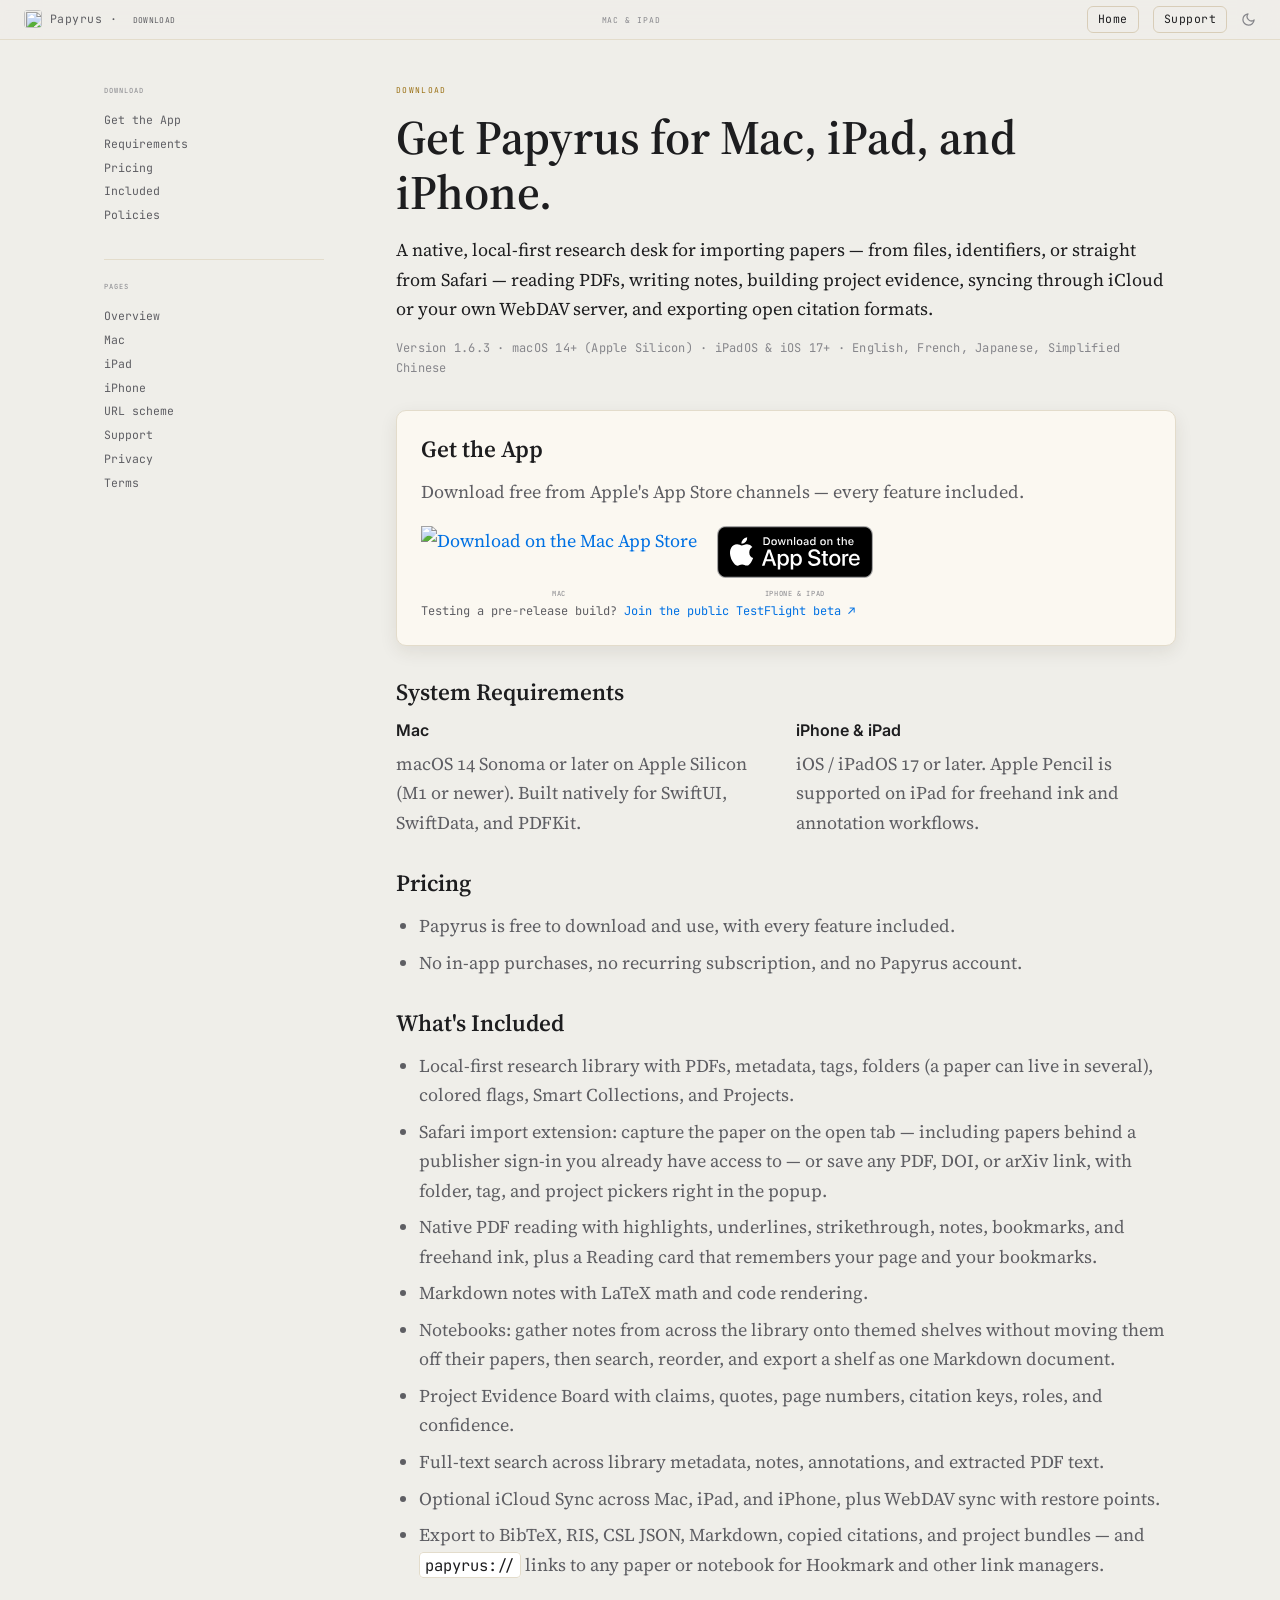
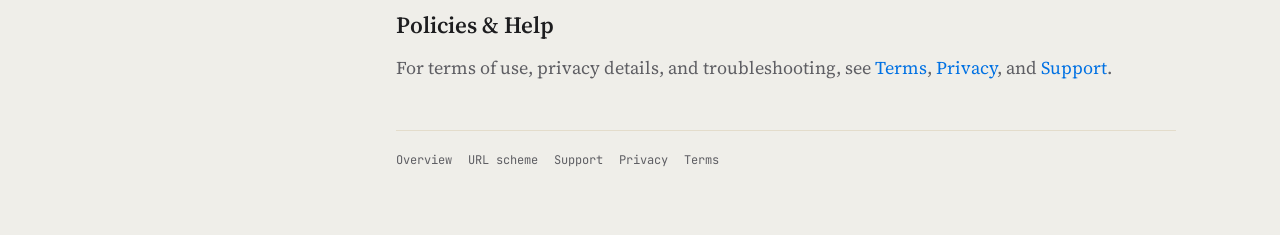
==== download.html @ 7f25bdd3 "Site: 1.6.3 — four interface languages, OCR metadata recovery, split-view reading" ====
<!doctype html>
<html lang="en">
<head>
  <meta charset="utf-8">
  <meta name="viewport" content="width=device-width, initial-scale=1">
  <title>Download — Papyrus</title>
  <meta name="description" content="Download Papyrus for Mac and iPad. Local-first reading, notes, evidence, citation export, Safari paper import, and optional iCloud or WebDAV sync.">
  <meta name="theme-color" content="#efeee9">
  <meta property="og:title" content="Download Papyrus">
  <meta property="og:description" content="Get Papyrus for Mac, iPad, and iPhone — free, local-first, every feature included.">
  <meta property="og:type" content="website">
  <link rel="icon" href="assets/icon.svg" type="image/svg+xml">
  <link rel="stylesheet" href="assets/styles.css">
</head>
<body>
<script>(function(){var t=localStorage.getItem('pp-theme');if(t)document.documentElement.setAttribute('data-theme',t);document.documentElement.classList.add('js');})();</script>

<header class="runhead">
  <span class="runhead__left"><img src="assets/icon.svg" alt=""><span class="hide-xs">Papyrus&nbsp;·&nbsp;</span><span class="sc">Download</span></span>
  <span class="runhead__sec">Mac &amp; iPad</span>
  <span class="runhead__right">
    <a class="runhead__get" href="index.html">Home</a>
    <a class="runhead__get" href="support.html">Support</a>
    <button class="runhead__theme" id="themeToggle" aria-label="Toggle light or dark">
      <svg class="icon-moon" viewBox="0 0 24 24" fill="none" stroke="currentColor" stroke-width="2" stroke-linecap="round" stroke-linejoin="round"><path d="M21 12.79A9 9 0 1 1 11.21 3 7 7 0 0 0 21 12.79z"/></svg>
      <svg class="icon-sun" viewBox="0 0 24 24" fill="none" stroke="currentColor" stroke-width="2" stroke-linecap="round" stroke-linejoin="round"><circle cx="12" cy="12" r="4"/><path d="M12 2v2M12 20v2M4.93 4.93l1.41 1.41M17.66 17.66l1.41 1.41M2 12h2M20 12h2M4.93 19.07l1.41-1.41M17.66 6.34l1.41-1.41"/></svg>
    </button>
  </span>
</header>

<main class="doc-page">
  <aside class="doc-margin" aria-label="Document navigation">
    <nav class="doc-toc" aria-label="Download sections">
      <div class="toc__head">Download</div>
      <a href="#get">Get the App</a>
      <a href="#requirements">Requirements</a>
      <a href="#pricing">Pricing</a>
      <a href="#included">Included</a>
      <a href="#links">Policies</a>
    </nav>
    <nav class="doc-toc doc-toc--secondary" aria-label="Related pages">
      <div class="toc__head">Pages</div>
      <a href="index.html">Overview</a>
      <a href="mac.html">Mac</a>
      <a href="ipad.html">iPad</a>
      <a href="iphone.html">iPhone</a>
      <a href="url-scheme.html">URL scheme</a>
      <a href="support.html">Support</a>
      <a href="privacy.html">Privacy</a>
      <a href="terms.html">Terms</a>
    </nav>
  </aside>

  <article class="doc-body">
    <div class="doc-titleblock">
      <div class="doc-kicker">Download</div>
      <h1>Get Papyrus for Mac, iPad, and iPhone.</h1>
      <p>A native, local-first research desk for importing papers — from files, identifiers, or straight from Safari — reading PDFs, writing notes, building project evidence, syncing through iCloud or your own WebDAV server, and exporting open citation formats.</p>
      <div class="doc-meta">Version 1.6.3 · macOS 14+ (Apple Silicon) · iPadOS &amp; iOS 17+ · English, French, Japanese, Simplified Chinese</div>
    </div>

    <section class="doc-card" id="get">
      <h2>Get the App</h2>
      <p>Download free from Apple's App Store channels — every feature included.</p>
      <div class="store-row doc-store-row">
        <a class="store-badge" href="https://apps.apple.com/us/app/papyrus-papers/id6766133716?mt=12&amp;uo=4" target="_blank" rel="noopener" aria-label="Download Papyrus on the Mac App Store">
          <img class="app-store-badge__black" src="assets/app-store-badge-black.svg" alt="Download on the Mac App Store">
          <img class="app-store-badge__white" src="assets/app-store-badge-white.svg" alt="" aria-hidden="true">
          <span class="badge-note">Mac</span>
        </a>
        <a class="store-badge" href="https://apps.apple.com/app/id6766133716" target="_blank" rel="noopener" aria-label="Download Papyrus for iPad on the App Store">
          <img class="app-store-badge__black" src="assets/badge-appstore-black.svg" alt="Download on the App Store">
          <img class="app-store-badge__white" src="assets/badge-appstore-white.svg" alt="" aria-hidden="true">
          <span class="badge-note">iPhone &amp; iPad</span>
        </a>
      </div>
      <p class="testflight-line">Testing a pre-release build? <a href="https://testflight.apple.com/join/kWP3kCGs" target="_blank" rel="noopener">Join the public TestFlight beta ↗</a></p>
    </section>

    <section class="doc-section" id="requirements">
      <h2>System Requirements</h2>
      <div class="doc-grid">
        <div>
          <h3>Mac</h3>
          <p>macOS 14 Sonoma or later on Apple Silicon (M1 or newer). Built natively for SwiftUI, SwiftData, and PDFKit.</p>
        </div>
        <div>
          <h3>iPhone &amp; iPad</h3>
          <p>iOS / iPadOS 17 or later. Apple Pencil is supported on iPad for freehand ink and annotation workflows.</p>
        </div>
      </div>
    </section>

    <section class="doc-section" id="pricing">
      <h2>Pricing</h2>
      <ul>
        <li>Papyrus is free to download and use, with every feature included.</li>
        <li>No in-app purchases, no recurring subscription, and no Papyrus account.</li>
      </ul>
    </section>

    <section class="doc-section" id="included">
      <h2>What's Included</h2>
      <ul>
        <li>Local-first research library with PDFs, metadata, tags, folders (a paper can live in several), colored flags, Smart Collections, and Projects.</li>
        <li>Safari import extension: capture the paper on the open tab — including papers behind a publisher sign-in you already have access to — or save any PDF, DOI, or arXiv link, with folder, tag, and project pickers right in the popup.</li>
        <li>Native PDF reading with highlights, underlines, strikethrough, notes, bookmarks, and freehand ink, plus a Reading card that remembers your page and your bookmarks.</li>
        <li>Markdown notes with LaTeX math and code rendering.</li>
        <li>Notebooks: gather notes from across the library onto themed shelves without moving them off their papers, then search, reorder, and export a shelf as one Markdown document.</li>
        <li>Project Evidence Board with claims, quotes, page numbers, citation keys, roles, and confidence.</li>
        <li>Full-text search across library metadata, notes, annotations, and extracted PDF text.</li>
        <li>Optional iCloud Sync across Mac, iPad, and iPhone, plus WebDAV sync with restore points.</li>
        <li>Export to BibTeX, RIS, CSL JSON, Markdown, copied citations, and project bundles — and <code>papyrus://</code> links to any paper or notebook for Hookmark and other link managers.</li>
      </ul>
    </section>

    <section class="doc-section" id="links">
      <h2>Policies &amp; Help</h2>
      <p>For terms of use, privacy details, and troubleshooting, see <a href="terms.html">Terms</a>, <a href="privacy.html">Privacy</a>, and <a href="support.html">Support</a>.</p>
    </section>

    <footer class="doc-footer">
      <a href="index.html">Overview</a>
      <a href="url-scheme.html">URL scheme</a>
      <a href="support.html">Support</a>
      <a href="privacy.html">Privacy</a>
      <a href="terms.html">Terms</a>
    </footer>
  </article>
</main>

<script src="assets/site.js"></script>
</body>
</html>
---- assets/styles.css ----
/* ============================================================
   Papyrus — "The Preprint"
   The marketing page set as a typeset journal article ABOUT the app:
   running-head rail, a measure + margin-apparatus manuscript grid,
   numbered sections, figure plates, Table 1, a footnote apparatus,
   an accumulating margin .bib ledger, and an Availability colophon.
   No nav bar, no hero, no marketing bands. Tokens live in tokens.css.
   ============================================================ */

@import url("tokens.css");
@import url("https://fonts.googleapis.com/css2?family=Source+Serif+4:ital,opsz,wght@0,8..60,400;0,8..60,600;1,8..60,400;1,8..60,600&family=Inter:wght@400;500;600&family=JetBrains+Mono:wght@400;500&display=swap");

/* ---------------- Reset / base ---------------- */
*, *::before, *::after { box-sizing: border-box; }
html { -webkit-text-size-adjust: 100%; scroll-behavior: smooth; }
@media (prefers-reduced-motion: reduce) { html { scroll-behavior: auto; } }

body {
  margin: 0;
  font-family: var(--pp-serif);
  font-size: 1.125rem;           /* 18px serif reading body */
  line-height: 1.64;
  color: var(--pp-ink);
  background: var(--pp-desk);
  -webkit-font-smoothing: antialiased;
  -moz-osx-font-smoothing: grayscale;
  text-rendering: optimizeLegibility;
  font-feature-settings: "onum" 1, "kern" 1;
  padding-top: 40px;             /* clears the fixed running-head rail */
}
img { max-width: 100%; display: block; }
a { color: var(--pp-blue); text-decoration: none; }
a:hover { text-decoration: underline; text-underline-offset: 2px; }
::selection { background: rgba(200,146,42,0.20); }
.sr-only { position:absolute; width:1px; height:1px; padding:0; margin:-1px; overflow:hidden; clip:rect(0,0,0,0); white-space:nowrap; border:0; }
.mono { font-family: var(--pp-mono); }
.sc { font-variant-caps: all-small-caps; letter-spacing: .03em; }

/* ---------------- Running-head rail (replaces the nav bar) ---------------- */
.runhead {
  position: fixed; top: 0; left: 0; right: 0; z-index: 50; height: 40px;
  display: flex; align-items: center; justify-content: space-between; gap: var(--pp-s4);
  padding: 0 var(--pp-s6);
  background: var(--pp-nav-bg);
  -webkit-backdrop-filter: var(--pp-nav-blur); backdrop-filter: var(--pp-nav-blur);
  border-bottom: 0.5px solid var(--pp-hairline);
  font-family: var(--pp-mono); font-size: 11.5px; color: var(--pp-ink-3); letter-spacing: .04em;
}
.runhead__left { display: flex; align-items: center; gap: 8px; color: var(--pp-ink-2); }
.runhead__left img { width: 18px; height: 18px; border-radius: 4px; }
.runhead__sec { font-variant-caps: all-small-caps; letter-spacing: .08em; color: var(--pp-ink-3); }
.runhead__right { display: flex; align-items: center; gap: 14px; }
.runhead__get { color: var(--pp-ink); border: 0.5px solid var(--pp-hairline-2); border-radius: 6px; padding: 3px 10px; }
.runhead__get:hover { background: var(--pp-card); text-decoration: none; border-color: var(--pp-gold); }
.runhead__theme { background: transparent; border: none; color: var(--pp-ink-3); cursor: pointer; padding: 0; display: inline-flex; }
.runhead__theme svg { width: 15px; height: 15px; }
.icon-sun { display: none; }
:root[data-theme="dark"] .icon-moon { display: none; }
:root[data-theme="dark"] .icon-sun { display: inline; }
@media (prefers-color-scheme: dark) {
  :root:not([data-theme="light"]) .icon-moon { display: none; }
  :root:not([data-theme="light"]) .icon-sun { display: inline; }
}

/* ---------------- The manuscript grid ---------------- */
.paper {
  max-width: 1520px; margin: 0 auto; padding: var(--pp-s10) var(--pp-s6) var(--pp-s16);
  display: grid; grid-template-columns: 230px minmax(0, 1040px); gap: 64px; align-items: start; justify-content: center;
}
.paper__margin { position: sticky; top: 64px; align-self: start; }
.paper__body { min-width: 0; }
.paper__body > * { grid-column: 1; }

/* ---------------- Margin apparatus: TOC + folio + ledger ---------------- */
.toc { font-family: var(--pp-mono); font-size: 11.5px; line-height: 1.9; }
.toc__head { font-variant-caps: all-small-caps; letter-spacing: .1em; color: var(--pp-ink-3); margin-bottom: 8px; font-size: 10.5px; }
.toc a { display: block; color: var(--pp-ink-2); padding: 1px 0; }
.toc a:hover { color: var(--pp-ink); text-decoration: none; }
.toc a.is-current { color: var(--pp-gold-deep); }
.toc a .n { color: var(--pp-ink-3); margin-right: 7px; }

.ledger-margin { margin-top: var(--pp-s8); border-top: 0.5px solid var(--pp-hairline); padding-top: var(--pp-s4); }
.ledger-margin__head { font-family: var(--pp-mono); font-size: 10.5px; font-variant-caps: all-small-caps; letter-spacing: .1em; color: var(--pp-ink-3); margin-bottom: 10px; }
.ledger-margin__item { font-family: var(--pp-mono); font-size: 10.5px; line-height: 1.4; margin-bottom: 9px; opacity: .45; transition: opacity var(--pp-dur) var(--pp-ease); border-left: 2px solid var(--pp-sec, var(--pp-gold)); padding-left: 8px; }
.ledger-margin__item.is-cited { opacity: 1; }
.ledger-margin__item .k { color: var(--pp-blue); display: block; }
.ledger-margin__item .pips { color: var(--pp-sec, var(--pp-gold)); letter-spacing: 1px; }
.ledger-margin__copy { font-family: var(--pp-mono); font-size: 10.5px; color: var(--pp-ink-2); background: var(--pp-card); border: 0.5px solid var(--pp-hairline-2); border-radius: 5px; padding: 4px 9px; cursor: pointer; margin-top: 6px; }
.ledger-margin__copy:hover { border-color: var(--pp-gold); color: var(--pp-ink); }

/* ---------------- Title block ---------------- */
.titleblock { margin-bottom: var(--pp-s8); }
.paper-title { font-family: var(--pp-serif); font-weight: var(--pp-w-semibold); font-size: clamp(2.1rem, 3.9vw, 3.05rem); line-height: 1.15; letter-spacing: 0; margin: 0 0 var(--pp-s4); }
.byline { font-variant-caps: all-small-caps; letter-spacing: .06em; color: var(--pp-ink-2); font-size: 1.05rem; }
.byline .sep { color: var(--pp-ink-3); margin: 0 8px; }
.dateline { font-family: var(--pp-mono); font-size: 12.5px; color: var(--pp-ink-3); margin-top: 10px; letter-spacing: .02em; }
.dateline a { color: var(--pp-ink-3); }

/* ---------------- Abstract + keywords ---------------- */
.abstract { border-left: 2px solid var(--pp-gold); padding: 2px 0 2px 18px; margin: var(--pp-s6) 0; }
.abstract__label { font-family: var(--pp-mono); font-variant-caps: all-small-caps; letter-spacing: .12em; font-size: 11px; color: var(--pp-gold-deep); margin-bottom: 6px; }
.abstract p { margin: 0; font-size: 1.125rem; line-height: 1.62; color: var(--pp-ink); text-align: justify; hyphens: auto; }
.keywords { font-family: var(--pp-mono); font-size: 12.5px; color: var(--pp-ink-2); margin: var(--pp-s5) 0 var(--pp-s10); }
.keywords b { color: var(--pp-ink-3); font-weight: var(--pp-w-medium); font-variant-caps: all-small-caps; letter-spacing: .08em; }

/* ---------------- Sections ---------------- */
.paper__body { counter-reset: sec fig; }
.sec { margin-top: var(--pp-s12); scroll-margin-top: 60px; }
.sec__h { font-family: var(--pp-serif); font-weight: var(--pp-w-semibold); font-size: 1.45rem; line-height: 1.28; margin: 0 0 var(--pp-s3); letter-spacing: 0; }
.sec__h::before { counter-increment: sec; content: counter(sec) ".\00a0\00a0"; color: var(--pp-gold-deep); font-variant-numeric: lining-nums; }
.sec p { margin: 0 0 var(--pp-s4); text-align: justify; hyphens: auto; }
.sec p:first-of-type { text-align: left; }
.lead-in { font-variant-caps: all-small-caps; letter-spacing: .04em; }
sup.fnref { font-family: var(--pp-mono); font-size: .62em; line-height: 0; }
sup.fnref a { color: var(--pp-blue); padding: 0 1px; }
.cref { font-family: var(--pp-mono); font-size: .82em; color: var(--pp-blue); white-space: nowrap; }
.term { font-variant-caps: all-small-caps; letter-spacing: .03em; color: var(--pp-ink); }

/* ---------------- Workflow map ---------------- */
.workflow-map {
  display: grid;
  grid-template-columns: repeat(5, minmax(0, 1fr));
  gap: 1px;
  margin: var(--pp-s6) 0 var(--pp-s8);
  border: 0.5px solid var(--pp-hairline);
  border-radius: var(--pp-r-md);
  overflow: hidden;
  background: var(--pp-hairline);
  box-shadow: var(--pp-shadow-card);
}
.workflow-map div {
  min-width: 0;
  padding: 14px 13px 15px;
  background: var(--pp-card);
}
.workflow-map__k {
  display: block;
  margin-bottom: 4px;
  font-family: var(--pp-mono);
  font-size: 10.5px;
  font-variant-caps: all-small-caps;
  letter-spacing: .08em;
  color: var(--pp-gold-deep);
}
.workflow-map span:last-child {
  display: block;
  font-family: var(--pp-sans);
  font-size: .82rem;
  line-height: 1.35;
  color: var(--pp-ink-2);
}

/* ---------------- iPadOS secondary reveal ---------------- */
.ipad-disclosure {
  margin: var(--pp-s8) 0 var(--pp-s10);
  border-top: 0.5px solid var(--pp-hairline-2);
  border-bottom: 0.5px solid var(--pp-hairline-2);
}
.ipad-disclosure summary {
  display: flex;
  align-items: center;
  justify-content: space-between;
  gap: var(--pp-s4);
  padding: 15px 0;
  cursor: pointer;
  list-style: none;
}
.ipad-disclosure summary::-webkit-details-marker {
  display: none;
}
.ipad-disclosure__eyebrow {
  display: block;
  font-family: var(--pp-mono);
  font-size: 10.5px;
  font-variant-caps: all-small-caps;
  letter-spacing: .12em;
  color: var(--pp-gold-deep);
}
.ipad-disclosure__line {
  display: block;
  margin-top: 2px;
  font-family: var(--pp-sans);
  font-size: .9rem;
  line-height: 1.35;
  color: var(--pp-ink-2);
}
.ipad-disclosure__state {
  flex: 0 0 auto;
  font-family: var(--pp-mono);
  font-size: 10.5px;
  color: var(--pp-ink-2);
  border: 0.5px solid var(--pp-hairline-2);
  border-radius: 6px;
  padding: 4px 9px;
  background: var(--pp-card);
}
.ipad-disclosure__state--open {
  display: none;
}
.ipad-disclosure[open] .ipad-disclosure__state--closed {
  display: none;
}
.ipad-disclosure[open] .ipad-disclosure__state--open {
  display: inline-flex;
}
.ipad-disclosure__body {
  padding-bottom: var(--pp-s5);
}
.ipad-disclosure:not([open]) .ipad-disclosure__body {
  display: none;
}
.ipad-disclosure__body > p {
  margin: 0 0 var(--pp-s5);
  text-align: left;
  color: var(--pp-ink-2);
}
.ipad-disclosure__body figure.plate {
  margin: var(--pp-s5) 0;
}

/* ---------------- Figures / plates ---------------- */
figure.plate { margin: var(--pp-s8) 0; }
/* The image sizes the frame, rather than being fitted into a fixed slot.
   A slot whose aspect ratio is even slightly off the capture's makes
   `object-fit: cover` shave the edges off a screenshot — which on a window
   shot means losing the sidebar or the inspector. Letting height follow the
   image makes cropping impossible for any capture, at any size. Each <img>
   carries width/height attributes so the box is reserved before it loads. */
figure.plate .shot {
  position: relative;
  line-height: 0;
  border: 0.5px solid var(--pp-hairline-2);
  border-radius: var(--pp-r-md);
  overflow: hidden;
  box-shadow: var(--pp-shadow-plate);
  background: var(--pp-card);
}
figure.plate img {
  width: 100%;
  height: auto;
  display: block;
}
figure.plate.two-up { display: grid; grid-template-columns: repeat(2, minmax(0, 1fr)); gap: var(--pp-s4); align-items: start; }
figure.plate.two-up figcaption { grid-column: 1 / -1; }
figure.plate.three-up { display: grid; grid-template-columns: repeat(3, minmax(0, 1fr)); gap: var(--pp-s4); align-items: start; }
figure.plate.three-up figcaption { grid-column: 1 / -1; }
/* ---------------- Platform cards (index → per-platform pages) ---------------- */
.platforms {
  display: grid;
  grid-template-columns: repeat(3, minmax(0, 1fr));
  gap: var(--pp-s4);
  margin: var(--pp-s8) 0;
}
.platform-card {
  display: block;
  text-decoration: none;
  color: inherit;
  border: 0.5px solid var(--pp-hairline);
  border-radius: var(--pp-r-md);
  background: var(--pp-card);
  padding: 16px 17px 15px;
  box-shadow: var(--pp-shadow-card);
  transition: border-color .15s ease, transform .15s ease;
}
.platform-card:hover { border-color: var(--pp-hairline-2); transform: translateY(-1px); }
.platform-card__k {
  display: block;
  font-family: var(--pp-mono);
  font-size: 10px;
  letter-spacing: .07em;
  font-variant-caps: all-small-caps;
  color: var(--pp-ink-2);
  margin-bottom: 5px;
}
.platform-card__h {
  display: block;
  font-family: var(--pp-serif);
  font-size: 1.12rem;
  font-weight: var(--pp-w-semibold);
  margin-bottom: 6px;
}
.platform-card__d {
  display: block;
  font-size: .87rem;
  line-height: 1.45;
  color: var(--pp-ink-2);
}
.platform-card__go {
  display: block;
  margin-top: 10px;
  font-family: var(--pp-mono);
  font-size: .78rem;
  color: var(--pp-blue);
}
/* Running-head platform rail, on the per-platform pages */
.runhead__plat { display: inline-flex; gap: 12px; align-items: center; }
.runhead__plat a { font-family: var(--pp-mono); font-size: .76rem; letter-spacing: .04em; color: var(--pp-ink-2); text-decoration: none; }
.runhead__plat a:hover { color: var(--pp-ink); }
.runhead__plat a.is-current { color: var(--pp-ink); border-bottom: 1px solid var(--pp-blue); }

figcaption { font-family: var(--pp-serif); font-style: italic; font-size: .9rem; color: var(--pp-ink-2); margin-top: 9px; line-height: 1.45; }
figcaption b { font-style: normal; font-variant-caps: all-small-caps; letter-spacing: .04em; font-weight: var(--pp-w-semibold); color: var(--pp-ink); }
.shot .screenshot--dark { display: none; }
:root[data-theme="dark"] .shot .screenshot--light { display: none; }
:root[data-theme="dark"] .shot .screenshot--dark { display: block; }
@media (prefers-color-scheme: dark) {
  :root:not([data-theme="light"]) .shot .screenshot--light { display: none; }
  :root:not([data-theme="light"]) .shot .screenshot--dark { display: block; }
}

/* claim-card (figure content built from real ProjectEvidence) */
.evidence-figure { display: grid; gap: 12px; background: var(--pp-card); border: 0.5px solid var(--pp-hairline); border-radius: var(--pp-r-md); padding: 18px; box-shadow: var(--pp-shadow-card); }
.ec { position: relative; border: 0.5px solid var(--pp-hairline); border-left: 3px solid var(--pp-sec); border-radius: 8px; padding: 11px 13px; background: var(--pp-card-raised); }
.ec__top { display: flex; justify-content: space-between; gap: 10px; }
.ec__key { font-family: var(--pp-mono); font-size: 10px; letter-spacing: .05em; font-variant-caps: all-small-caps; color: var(--pp-ink-2); }
.ec__pips { font-family: var(--pp-mono); font-size: 11px; color: var(--pp-sec); letter-spacing: 1px; }
.ec__claim { font-family: var(--pp-sans); font-size: .88rem; font-weight: 500; line-height: 1.4; margin: 6px 0 0; color: var(--pp-ink); }
.ec__quote { font-style: italic; font-size: .88rem; color: var(--pp-ink-2); margin: 6px 0 0; padding-left: 9px; border-left: 1.5px solid var(--pp-hairline-2); line-height: 1.4; }
.ec__chip { display: inline-block; margin-top: 7px; font-family: var(--pp-mono); font-size: 10px; color: var(--pp-blue); background: color-mix(in srgb, var(--pp-blue) 9%, transparent); border: 0.5px solid color-mix(in srgb, var(--pp-blue) 26%, transparent); border-radius: 4px; padding: 1px 6px; }

/* ---------------- Tables (Table 1, evidence matrix) ---------------- */
.tbl-wrap { margin: var(--pp-s8) 0; overflow-x: auto; }
table.tbl { width: 100%; min-width: 620px; border-collapse: collapse; font-family: var(--pp-sans); font-size: .88rem; }
table.tbl caption { caption-side: top; text-align: left; font-family: var(--pp-serif); font-style: italic; font-size: .9rem; color: var(--pp-ink-2); margin-bottom: 8px; }
table.tbl caption b { font-style: normal; font-variant-caps: all-small-caps; letter-spacing: .04em; color: var(--pp-ink); font-weight: var(--pp-w-semibold); }
table.tbl th, table.tbl td { text-align: left; padding: 8px 12px 8px 0; vertical-align: top; }
table.tbl thead th { font-family: var(--pp-mono); font-size: 10px; letter-spacing: .05em; font-variant-caps: all-small-caps; color: var(--pp-ink-3); border-bottom: 1px solid var(--pp-hairline-2); }
table.tbl tbody td { border-bottom: 0.5px solid var(--pp-hairline); color: var(--pp-ink-2); }
table.tbl tbody td:first-child { color: var(--pp-ink); }
table.tbl .m { font-family: var(--pp-mono); font-size: .92em; color: var(--pp-ink); }
.spec { font-family: var(--pp-mono); font-size: .78rem; line-height: 1.7; color: var(--pp-ink-2); background: var(--pp-card); border: 0.5px solid var(--pp-hairline); border-radius: 8px; padding: 12px 14px; overflow:auto; margin: var(--pp-s4) 0 0; white-space: pre; }
.spec .tk { color: var(--pp-gold-deep); }
.spec .ky { color: var(--pp-blue); }

/* style stamps (progressive-enhancement citation toggle):
   no JS -> hide stamps + single line, show the full six-style list.
   JS    -> show stamps + the one interactive line, hide the list. */
.stamps { display: none; flex-wrap: wrap; gap: 6px; margin: var(--pp-s4) 0; }
.js .stamps { display: flex; }
.cite-render .cite-line { display: none; }
.js .cite-render .cite-line { display: block; }
.js .cite-render .nojs-list { display: none; }
.stamps button { font-family: var(--pp-mono); font-size: 11px; font-variant-caps: all-small-caps; letter-spacing: .05em; color: var(--pp-ink-2); background: var(--pp-card); border: 0.5px solid var(--pp-hairline-2); border-radius: 6px; padding: 4px 10px; cursor: pointer; }
.stamps button.is-active { background: var(--pp-gold); color: #3a2a06; border-color: var(--pp-gold); }
.cite-render { font-size: .9rem; color: var(--pp-ink); margin-top: 6px; min-height: 2.6em; }
.cite-render .nojs-list { font-size: .82rem; color: var(--pp-ink-2); }
.cite-render .nojs-list dt { font-family: var(--pp-mono); font-variant-caps: all-small-caps; font-size: .8em; color: var(--pp-ink-3); margin-top: 6px; }

/* ---------------- Footnote apparatus ---------------- */
.footnotes { margin-top: var(--pp-s12); border-top: 0.5px solid var(--pp-hairline-2); padding-top: var(--pp-s4); }
.footnotes ol { margin: 0; padding-left: 1.4em; }
.footnotes li { font-size: .85rem; color: var(--pp-ink-2); line-height: 1.55; margin-bottom: 7px; }
.footnotes li:target { background: color-mix(in srgb, var(--pp-gold) 14%, transparent); border-radius: 4px; }
.footnotes li .back { font-family: var(--pp-mono); font-size: .8em; }

/* ---------------- Availability colophon (conversion) ---------------- */
.colophon { margin-top: var(--pp-s12); background: var(--pp-card); border: 0.5px solid var(--pp-hairline); border-radius: var(--pp-r-md); padding: var(--pp-s8); box-shadow: var(--pp-shadow-card); }
.colophon__label { font-family: var(--pp-mono); font-variant-caps: all-small-caps; letter-spacing: .12em; font-size: 11px; color: var(--pp-gold-deep); margin-bottom: 10px; }
.colophon p { margin: 0 0 var(--pp-s5); font-size: 1.05rem; }
.colophon .imprint { font-style: italic; color: var(--pp-ink-2); }
.store-row { display: flex; align-items: flex-start; gap: var(--pp-s5); flex-wrap: wrap; }
.store-badge, .app-store-badge { display: inline-flex; flex-direction: column; align-items: center; gap: 6px; }
.store-badge:hover, .app-store-badge:hover { text-decoration: none; }
.store-badge img, .app-store-badge img { height: 52px; width: auto; display: block; }
.store-badge .app-store-badge__white,
.app-store-badge .app-store-badge__white,
.app-store-badge .app-store-badge__img--dark { display: none; }
:root[data-theme="dark"] .store-badge .app-store-badge__black,
:root[data-theme="dark"] .app-store-badge .app-store-badge__black,
:root[data-theme="dark"] .app-store-badge .app-store-badge__img--light { display: none; }
:root[data-theme="dark"] .store-badge .app-store-badge__white,
:root[data-theme="dark"] .app-store-badge .app-store-badge__white,
:root[data-theme="dark"] .app-store-badge .app-store-badge__img--dark { display: block; }
@media (prefers-color-scheme: dark) {
  :root:not([data-theme="light"]) .store-badge .app-store-badge__black,
  :root:not([data-theme="light"]) .app-store-badge .app-store-badge__black,
  :root:not([data-theme="light"]) .app-store-badge .app-store-badge__img--light { display: none; }
  :root:not([data-theme="light"]) .store-badge .app-store-badge__white,
  :root:not([data-theme="light"]) .app-store-badge .app-store-badge__white,
  :root:not([data-theme="light"]) .app-store-badge .app-store-badge__img--dark { display: block; }
}
.badge-note { font-family: var(--pp-mono); font-size: 10.5px; color: var(--pp-ink-3); margin-top: 0; text-align: center; font-variant-caps: all-small-caps; letter-spacing: .06em; }
.testflight-line { font-family: var(--pp-mono); font-size: 12px; color: var(--pp-ink-2); margin-top: var(--pp-s4); }
.testflight-line a { color: var(--pp-blue); }

/* ---------------- References ---------------- */
.refs { margin-top: var(--pp-s12); }
.refs h2 { font-family: var(--pp-serif); font-weight: var(--pp-w-semibold); font-size: 1.2rem; margin: 0 0 var(--pp-s4); }
.refs ol { margin: 0; padding-left: 1.6em; }
.refs li { font-size: .88rem; color: var(--pp-ink-2); line-height: 1.5; margin-bottom: 8px; }
.refs li a { color: var(--pp-ink); }
.refs .bibblock { font-family: var(--pp-mono); font-size: 11.5px; line-height: 1.65; color: var(--pp-ink-2); background: var(--pp-card); border: 0.5px solid var(--pp-hairline); border-radius: 8px; padding: 14px 16px; margin-top: var(--pp-s5); overflow: auto; white-space: pre; }
.refs .bibblock .tk { color: var(--pp-gold-deep); }
.refs .bibblock .ky { color: var(--pp-blue); }
.colophon-foot { font-family: var(--pp-mono); font-size: 10.5px; color: var(--pp-ink-3); margin-top: var(--pp-s10); text-align: center; letter-spacing: .04em; padding-top: var(--pp-s5); border-top: 0.5px solid var(--pp-hairline); }

/* ---------------- Document pages ---------------- */
.doc-page {
  max-width: 1220px;
  margin: 0 auto;
  padding: var(--pp-s10) var(--pp-s6) var(--pp-s16);
  display: grid;
  grid-template-columns: 220px minmax(0, 780px);
  gap: 72px;
  justify-content: center;
  align-items: start;
}
.doc-margin {
  position: sticky;
  top: 64px;
  align-self: start;
}
.doc-toc {
  font-family: var(--pp-mono);
  font-size: 11.5px;
  line-height: 1.9;
}
.doc-toc--secondary {
  margin-top: var(--pp-s8);
  border-top: 0.5px solid var(--pp-hairline);
  padding-top: var(--pp-s4);
}
.doc-toc a {
  display: block;
  color: var(--pp-ink-2);
  padding: 1px 0;
}
.doc-toc a:hover {
  color: var(--pp-ink);
  text-decoration: none;
}
.doc-body {
  min-width: 0;
}
.doc-titleblock {
  margin-bottom: var(--pp-s8);
}
.doc-kicker {
  font-family: var(--pp-mono);
  font-size: 11px;
  font-variant-caps: all-small-caps;
  letter-spacing: .12em;
  color: var(--pp-gold-deep);
  margin-bottom: var(--pp-s3);
}
.doc-titleblock h1 {
  font-family: var(--pp-serif);
  font-weight: var(--pp-w-semibold);
  font-size: clamp(2.1rem, 4vw, 3rem);
  line-height: 1.14;
  letter-spacing: 0;
  margin: 0 0 var(--pp-s4);
}
.doc-titleblock p {
  margin: 0;
  color: var(--pp-ink);
  font-size: 1.125rem;
  line-height: 1.62;
}
.doc-meta {
  margin-top: var(--pp-s4);
  font-family: var(--pp-mono);
  font-size: 12px;
  color: var(--pp-ink-3);
  letter-spacing: .02em;
}
.doc-card,
.doc-section {
  margin-top: var(--pp-s8);
}
.doc-card {
  background: var(--pp-card);
  border: 0.5px solid var(--pp-hairline);
  border-radius: var(--pp-r-md);
  padding: var(--pp-s6);
  box-shadow: var(--pp-shadow-card);
}
.doc-card h2,
.doc-section h2 {
  font-family: var(--pp-serif);
  font-weight: var(--pp-w-semibold);
  font-size: 1.45rem;
  line-height: 1.28;
  margin: 0 0 var(--pp-s3);
  letter-spacing: 0;
}
.doc-card h3,
.doc-section h3 {
  font-family: var(--pp-sans);
  font-weight: 600;
  font-size: 1rem;
  line-height: 1.3;
  margin: var(--pp-s5) 0 var(--pp-s2);
  color: var(--pp-ink);
}
.doc-card h3:first-child,
.doc-section h3:first-child {
  margin-top: 0;
}
.doc-card p,
.doc-section p {
  margin: 0 0 var(--pp-s4);
  color: var(--pp-ink-2);
}
.doc-card p:last-child,
.doc-section p:last-child {
  margin-bottom: 0;
}
.doc-card ul,
.doc-section ul {
  margin: 0;
  padding-left: 1.25em;
}
.doc-card li,
.doc-section li {
  color: var(--pp-ink-2);
  margin-bottom: 7px;
}
.doc-grid {
  display: grid;
  grid-template-columns: repeat(2, minmax(0, 1fr));
  gap: var(--pp-s5);
}
.doc-grid h3 {
  margin-top: 0;
}
.doc-store-row {
  margin-top: var(--pp-s5);
}
.doc-footer {
  margin-top: var(--pp-s12);
  padding-top: var(--pp-s5);
  border-top: 0.5px solid var(--pp-hairline);
  display: flex;
  flex-wrap: wrap;
  gap: var(--pp-s4);
  font-family: var(--pp-mono);
  font-size: 12px;
}
.doc-footer a {
  color: var(--pp-ink-2);
}

/* An aside inside a doc card — a status note next to the instructions it
   qualifies, set apart without shouting. */
.doc-note {
  border-left: 2px solid var(--pp-gold-deep);
  padding: 2px 0 2px 12px;
  color: var(--pp-ink-2);
  font-size: .92rem;
}

/* Inline code — used for papyrus:// URLs, filenames, query items. Wraps at
   any character so a long URL can't push the page into horizontal scroll. */
code {
  font-family: var(--pp-mono);
  font-size: .86em;
  color: var(--pp-ink);
  background: var(--pp-card-raised);
  border: 0.5px solid var(--pp-hairline);
  border-radius: 4px;
  padding: 0.1em 0.34em;
  overflow-wrap: anywhere;
}
.spec code, pre code { background: none; border: 0; padding: 0; font-size: inherit; }

/* kbd */
kbd { display: inline-flex; align-items: center; min-width: 18px; height: 18px; padding: 0 5px; font-family: var(--pp-mono); font-size: 10.5px; color: var(--pp-ink); background: var(--pp-card-raised); border: 0.5px solid var(--pp-hairline-2); border-bottom-width: 1.5px; border-radius: 4px; }

/* ---------------- Screenshot lightbox ---------------- */
.shot { position: relative; }
.zoom { position: absolute; top: 9px; right: 9px; z-index: 4; width: 28px; height: 28px; border-radius: 6px; border: 0.5px solid var(--pp-hairline-2); background: var(--pp-nav-bg); -webkit-backdrop-filter: var(--pp-nav-blur); backdrop-filter: var(--pp-nav-blur); color: var(--pp-ink-2); cursor: pointer; display: inline-flex; align-items: center; justify-content: center; }
.zoom svg { width: 14px; height: 14px; }
.lightbox { position: fixed; inset: 0; z-index: 100; background: rgba(20,16,8,.85); display: none; align-items: center; justify-content: center; padding: 4vw; }
.lightbox.is-open { display: flex; }
.lightbox img { max-width: 94vw; max-height: 88vh; border-radius: 8px; box-shadow: var(--pp-shadow-plate); }
.lightbox__close { position: absolute; top: 18px; right: 18px; width: 38px; height: 38px; border-radius: 8px; border: none; background: rgba(255,255,255,.14); color: #fff; cursor: pointer; }

/* ---------------- Responsive ---------------- */
@media (max-width: 900px) {
  .paper { grid-template-columns: 1fr; gap: var(--pp-s6); padding-top: var(--pp-s8); }
  .doc-page { grid-template-columns: 1fr; gap: var(--pp-s6); padding-top: var(--pp-s8); }
  .paper__margin { position: static; order: 2; margin-top: var(--pp-s10); border-top: 0.5px solid var(--pp-hairline); padding-top: var(--pp-s6); }
  .doc-margin { position: static; order: 2; margin-top: var(--pp-s10); border-top: 0.5px solid var(--pp-hairline); padding-top: var(--pp-s6); }
  .paper__body { order: 1; }
  .doc-body { order: 1; }
  .toc { columns: 2; }
  .doc-toc { columns: 2; }
  .doc-toc--secondary { columns: 1; }
  .workflow-map { grid-template-columns: repeat(2, minmax(0, 1fr)); }
  .abstract p, .sec p, .doc-titleblock p, .doc-card p, .doc-section p { text-align: left; hyphens: none; }
  figure.plate.two-up { grid-template-columns: 1fr; }
  .platforms { grid-template-columns: 1fr; }
}
@media (max-width: 560px) {
  /* Three phones across a 375pt screen is ~110px each — unreadable. */
  figure.plate.three-up { grid-template-columns: 1fr; }
  .runhead__plat { display: none; }
  body { font-size: 1rem; }
  .runhead { padding: 0 12px; gap: 10px; }
  .runhead__left span.hide-xs { display: none; }
  .runhead__left { min-width: 0; overflow: hidden; }
  .runhead__sec { display: none; }
  .runhead__right { gap: 10px; }
  .toc { columns: 1; }
  .doc-toc { columns: 1; }
  .workflow-map { grid-template-columns: 1fr; }
  .doc-grid { grid-template-columns: 1fr; }
  .store-row { align-items: flex-start; }
}
@media (prefers-reduced-motion: reduce) { .ledger-margin__item { transition: none; } }
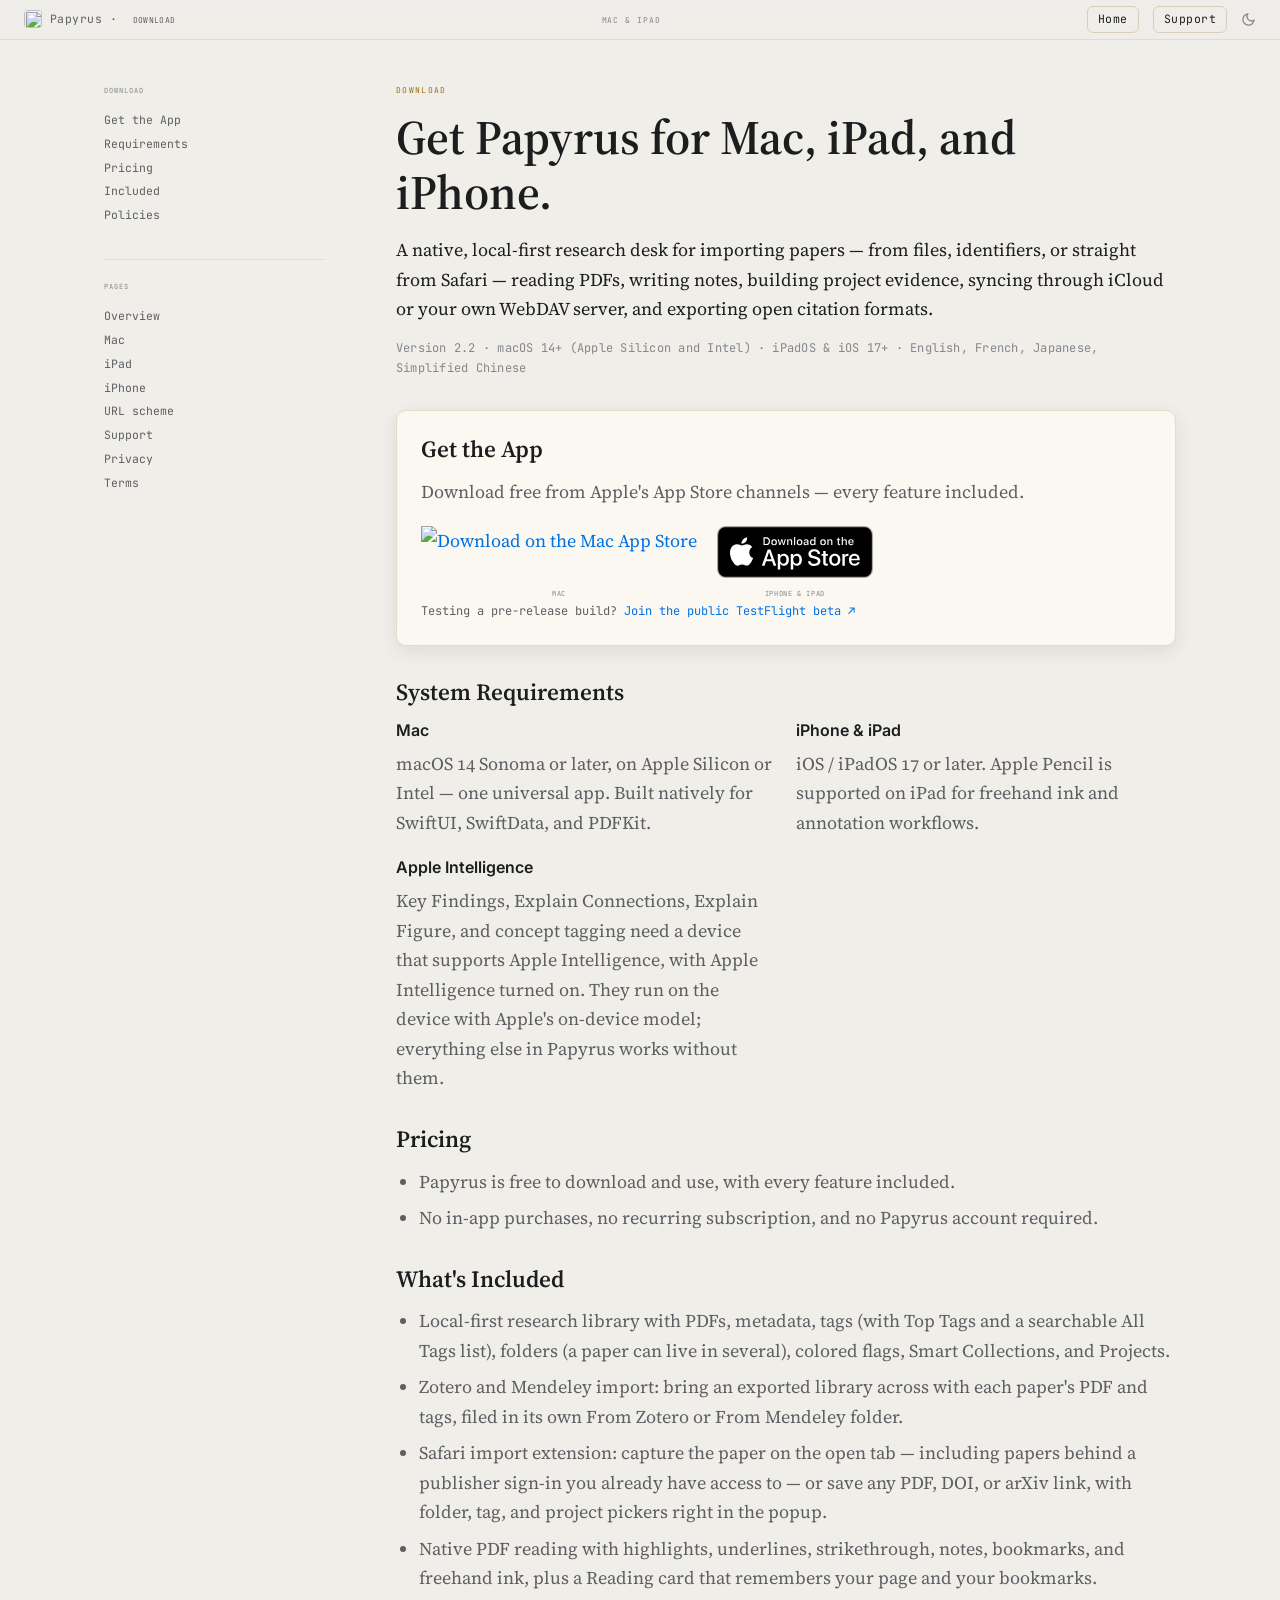
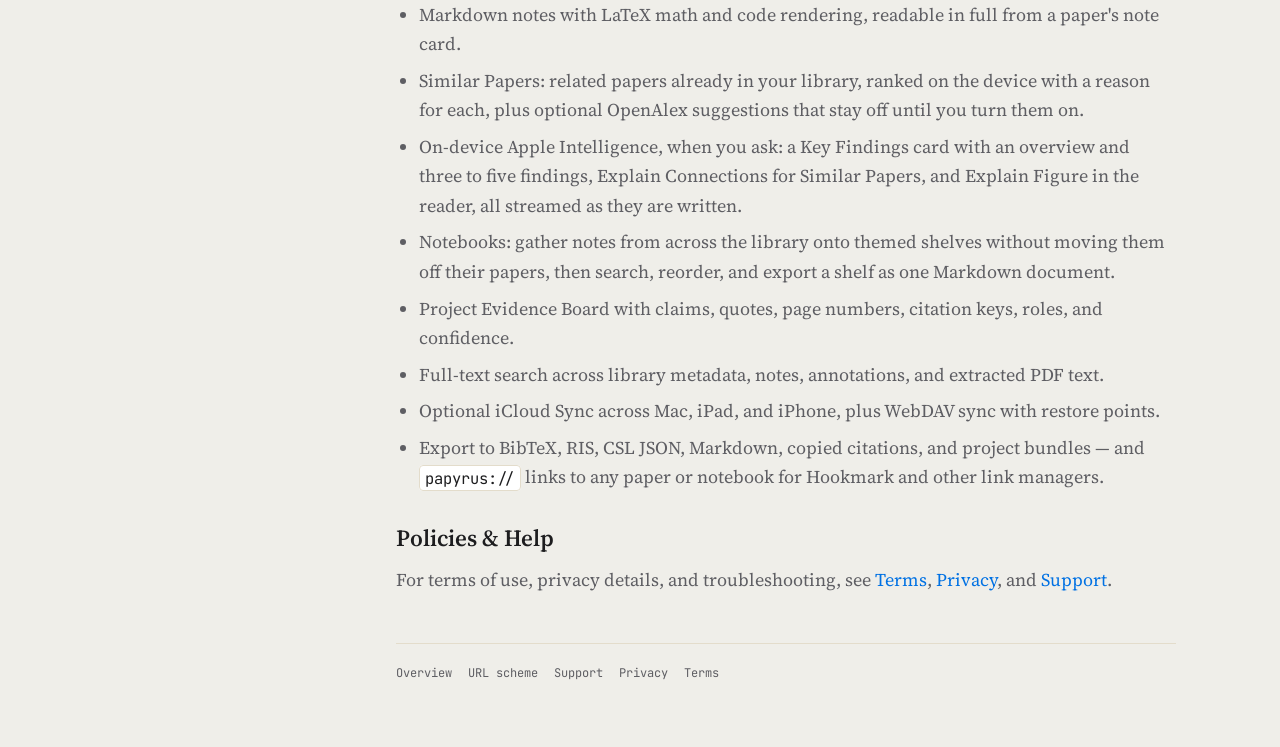
==== commit 71dcb5ae: "Site: 2.2 — on-device Apple Intelligence, Similar Papers, Zotero import - Version 2.2 on every page;" ====
--- a/download.html
+++ b/download.html
@@ -56,7 +56,7 @@
       <div class="doc-kicker">Download</div>
       <h1>Get Papyrus for Mac, iPad, and iPhone.</h1>
       <p>A native, local-first research desk for importing papers — from files, identifiers, or straight from Safari — reading PDFs, writing notes, building project evidence, syncing through iCloud or your own WebDAV server, and exporting open citation formats.</p>
-      <div class="doc-meta">Version 1.6.3 · macOS 14+ (Apple Silicon) · iPadOS &amp; iOS 17+ · English, French, Japanese, Simplified Chinese</div>
+      <div class="doc-meta">Version 2.2 · macOS 14+ (Apple Silicon and Intel) · iPadOS &amp; iOS 17+ · English, French, Japanese, Simplified Chinese</div>
     </div>
 
     <section class="doc-card" id="get">
@@ -82,11 +82,15 @@
       <div class="doc-grid">
         <div>
           <h3>Mac</h3>
-          <p>macOS 14 Sonoma or later on Apple Silicon (M1 or newer). Built natively for SwiftUI, SwiftData, and PDFKit.</p>
+          <p>macOS 14 Sonoma or later, on Apple Silicon or Intel — one universal app. Built natively for SwiftUI, SwiftData, and PDFKit.</p>
         </div>
         <div>
           <h3>iPhone &amp; iPad</h3>
           <p>iOS / iPadOS 17 or later. Apple Pencil is supported on iPad for freehand ink and annotation workflows.</p>
+        </div>
+        <div>
+          <h3>Apple Intelligence</h3>
+          <p>Key Findings, Explain Connections, Explain Figure, and concept tagging need a device that supports Apple Intelligence, with Apple Intelligence turned on. They run on the device with Apple's on-device model; everything else in Papyrus works without them.</p>
         </div>
       </div>
     </section>
@@ -95,17 +99,20 @@
       <h2>Pricing</h2>
       <ul>
         <li>Papyrus is free to download and use, with every feature included.</li>
-        <li>No in-app purchases, no recurring subscription, and no Papyrus account.</li>
+        <li>No in-app purchases, no recurring subscription, and no Papyrus account required.</li>
       </ul>
     </section>
 
     <section class="doc-section" id="included">
       <h2>What's Included</h2>
       <ul>
-        <li>Local-first research library with PDFs, metadata, tags, folders (a paper can live in several), colored flags, Smart Collections, and Projects.</li>
+        <li>Local-first research library with PDFs, metadata, tags (with Top Tags and a searchable All Tags list), folders (a paper can live in several), colored flags, Smart Collections, and Projects.</li>
+        <li>Zotero and Mendeley import: bring an exported library across with each paper's PDF and tags, filed in its own From Zotero or From Mendeley folder.</li>
         <li>Safari import extension: capture the paper on the open tab — including papers behind a publisher sign-in you already have access to — or save any PDF, DOI, or arXiv link, with folder, tag, and project pickers right in the popup.</li>
         <li>Native PDF reading with highlights, underlines, strikethrough, notes, bookmarks, and freehand ink, plus a Reading card that remembers your page and your bookmarks.</li>
-        <li>Markdown notes with LaTeX math and code rendering.</li>
+        <li>Markdown notes with LaTeX math and code rendering, readable in full from a paper's note card.</li>
+        <li>Similar Papers: related papers already in your library, ranked on the device with a reason for each, plus optional OpenAlex suggestions that stay off until you turn them on.</li>
+        <li>On-device Apple Intelligence, when you ask: a Key Findings card with an overview and three to five findings, Explain Connections for Similar Papers, and Explain Figure in the reader, all streamed as they are written.</li>
         <li>Notebooks: gather notes from across the library onto themed shelves without moving them off their papers, then search, reorder, and export a shelf as one Markdown document.</li>
         <li>Project Evidence Board with claims, quotes, page numbers, citation keys, roles, and confidence.</li>
         <li>Full-text search across library metadata, notes, annotations, and extracted PDF text.</li>
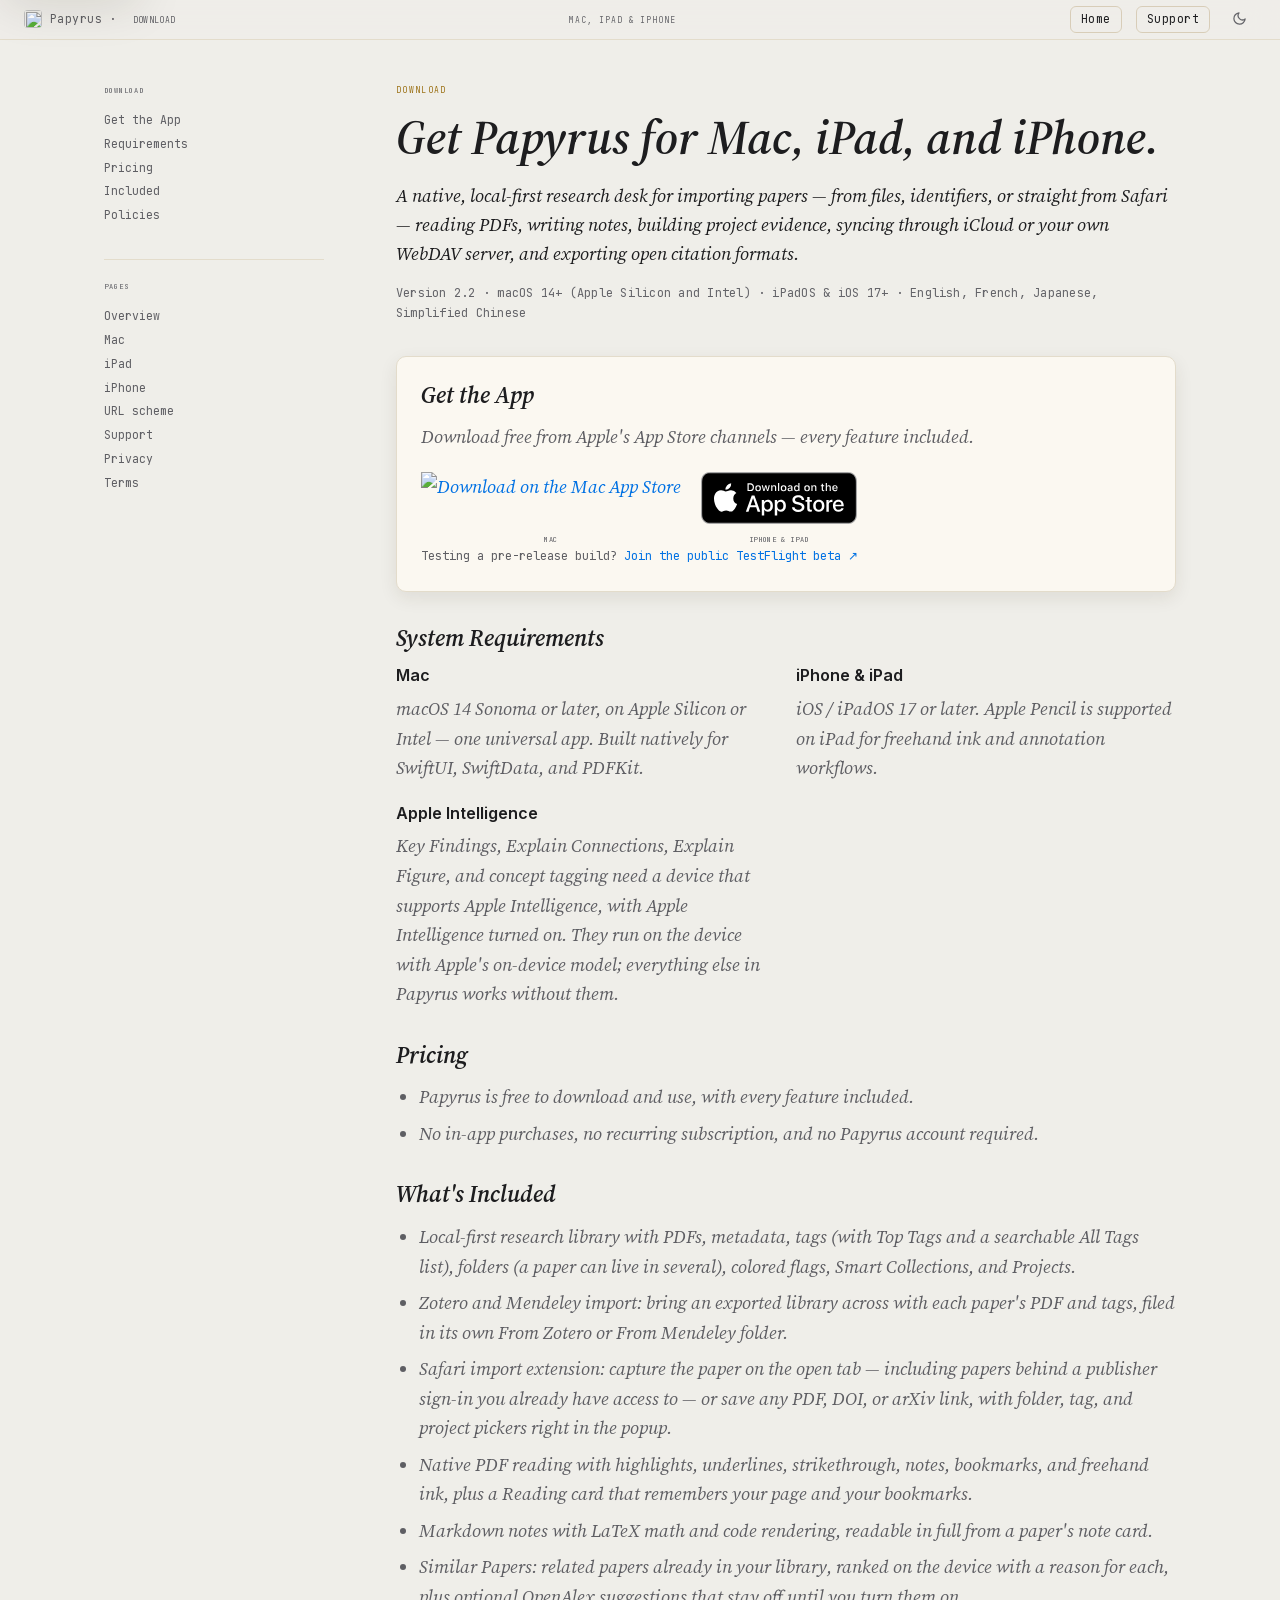
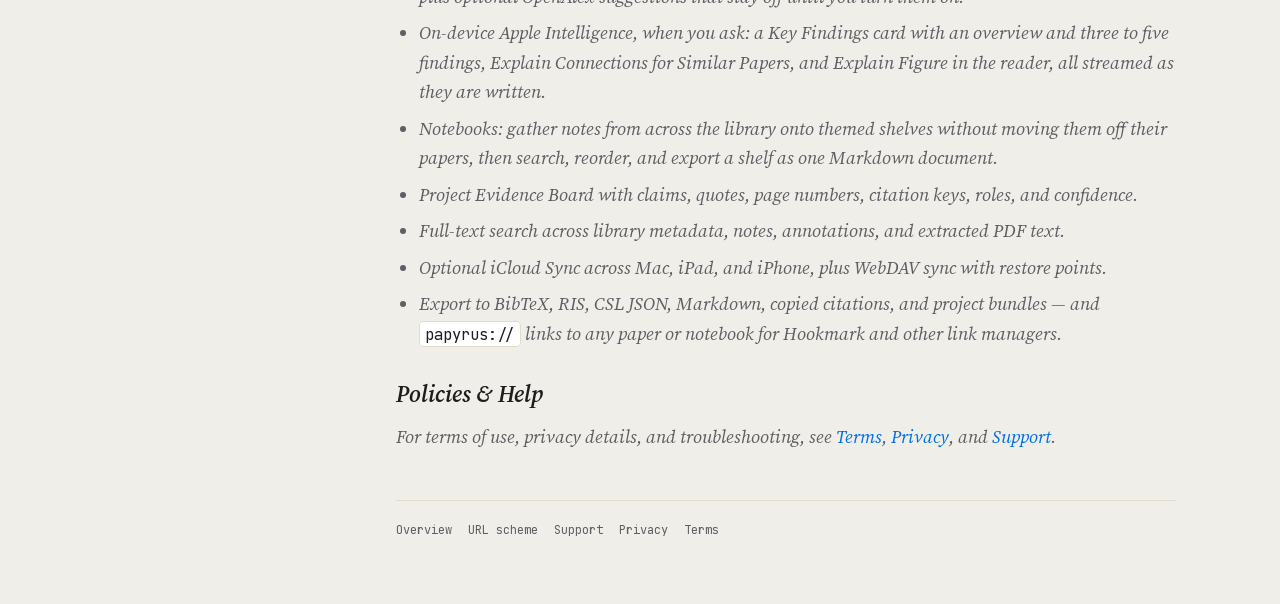
==== commit fdbaeccb: "Site: faster images, self-hosted fonts, accessible lightbox and theme - Screenshots: one <picture> p" ====
--- a/download.html
+++ b/download.html
@@ -3,27 +3,45 @@
 <head>
   <meta charset="utf-8">
   <meta name="viewport" content="width=device-width, initial-scale=1">
+  <meta http-equiv="Content-Security-Policy" content="default-src 'self'; script-src 'self' 'sha256-Gi++w1ISsgEhNur8ndN3uKKrCL/vSGjTBYJ+EKb2GxM='; style-src 'self'; style-src-attr 'unsafe-inline'; img-src 'self' data:; font-src 'self'; connect-src 'none'; object-src 'none'; base-uri 'none'; form-action 'self'; upgrade-insecure-requests">
+  <meta name="referrer" content="strict-origin-when-cross-origin">
+  <meta name="color-scheme" content="light dark">
+  <script>try{var t=localStorage.getItem('pp-theme');if(t==='light'||t==='dark'){document.documentElement.setAttribute('data-theme',t);document.querySelector('meta[name="color-scheme"]').content=t;}}catch(e){}document.documentElement.classList.add('js');</script>
   <title>Download — Papyrus</title>
-  <meta name="description" content="Download Papyrus for Mac and iPad. Local-first reading, notes, evidence, citation export, Safari paper import, and optional iCloud or WebDAV sync.">
+  <meta name="description" content="Download Papyrus for Mac, iPad, and iPhone. Local-first reading, notes, evidence, citation export, Safari paper import, and optional iCloud or WebDAV sync.">
   <meta name="theme-color" content="#efeee9">
   <meta property="og:title" content="Download Papyrus">
   <meta property="og:description" content="Get Papyrus for Mac, iPad, and iPhone — free, local-first, every feature included.">
   <meta property="og:type" content="website">
+  <link rel="canonical" href="https://zendax673.github.io/papyrus-release/download.html">
+  <meta property="og:url" content="https://zendax673.github.io/papyrus-release/download.html">
+  <meta property="og:site_name" content="Papyrus">
+  <meta property="og:image" content="https://zendax673.github.io/papyrus-release/assets/og-image.jpg">
+  <meta property="og:image:width" content="1200">
+  <meta property="og:image:height" content="630">
+  <meta property="og:image:alt" content="The Papyrus library window on Mac, with a Nature paper selected.">
+  <meta name="twitter:card" content="summary_large_image">
+  <meta name="apple-itunes-app" content="app-id=6766133716">
   <link rel="icon" href="assets/icon.svg" type="image/svg+xml">
+  <link rel="icon" href="assets/favicon-32.png" type="image/png" sizes="32x32">
+  <link rel="apple-touch-icon" href="assets/apple-touch-icon.png">
+  <link rel="preload" href="assets/fonts/source-serif-4-latin.woff2" as="font" type="font/woff2" crossorigin>
+  <link rel="stylesheet" href="assets/tokens.css">
   <link rel="stylesheet" href="assets/styles.css">
+  <script type="application/ld+json">{"@context": "https://schema.org", "@type": "SoftwareApplication", "name": "Papyrus", "description": "A native, local-first research workspace for Mac, iPad, and iPhone: PDF library, reader, Markdown notes, notebooks, project evidence, sync, and BibTeX / RIS / CSL JSON export.", "applicationCategory": "EducationalApplication", "operatingSystem": "macOS 14, iPadOS 17, iOS 17", "softwareVersion": "2.2", "url": "https://zendax673.github.io/papyrus-release/", "downloadUrl": "https://apps.apple.com/app/id6766133716", "image": "https://zendax673.github.io/papyrus-release/assets/og-image.jpg", "offers": {"@type": "Offer", "price": "0", "priceCurrency": "USD"}, "inLanguage": ["en", "fr", "ja", "zh-Hans"]}</script>
 </head>
 <body>
-<script>(function(){var t=localStorage.getItem('pp-theme');if(t)document.documentElement.setAttribute('data-theme',t);document.documentElement.classList.add('js');})();</script>
+<a class="skip-link" href="#content">Skip to content</a>
 
 <header class="runhead">
   <span class="runhead__left"><img src="assets/icon.svg" alt=""><span class="hide-xs">Papyrus&nbsp;·&nbsp;</span><span class="sc">Download</span></span>
-  <span class="runhead__sec">Mac &amp; iPad</span>
+  <span class="runhead__sec">Mac, iPad &amp; iPhone</span>
   <span class="runhead__right">
     <a class="runhead__get" href="index.html">Home</a>
     <a class="runhead__get" href="support.html">Support</a>
-    <button class="runhead__theme" id="themeToggle" aria-label="Toggle light or dark">
-      <svg class="icon-moon" viewBox="0 0 24 24" fill="none" stroke="currentColor" stroke-width="2" stroke-linecap="round" stroke-linejoin="round"><path d="M21 12.79A9 9 0 1 1 11.21 3 7 7 0 0 0 21 12.79z"/></svg>
-      <svg class="icon-sun" viewBox="0 0 24 24" fill="none" stroke="currentColor" stroke-width="2" stroke-linecap="round" stroke-linejoin="round"><circle cx="12" cy="12" r="4"/><path d="M12 2v2M12 20v2M4.93 4.93l1.41 1.41M17.66 17.66l1.41 1.41M2 12h2M20 12h2M4.93 19.07l1.41-1.41M17.66 6.34l1.41-1.41"/></svg>
+    <button class="runhead__theme" id="themeToggle" type="button">
+      <span class="icon-moon"><svg class="icon-moon" viewBox="0 0 24 24" fill="none" stroke="currentColor" stroke-width="2" stroke-linecap="round" stroke-linejoin="round"><path d="M21 12.79A9 9 0 1 1 11.21 3 7 7 0 0 0 21 12.79z"/></svg><span class="sr-only">Switch to dark theme</span></span>
+      <span class="icon-sun"><svg class="icon-sun" viewBox="0 0 24 24" fill="none" stroke="currentColor" stroke-width="2" stroke-linecap="round" stroke-linejoin="round"><circle cx="12" cy="12" r="4"/><path d="M12 2v2M12 20v2M4.93 4.93l1.41 1.41M17.66 17.66l1.41 1.41M2 12h2M20 12h2M4.93 19.07l1.41-1.41M17.66 6.34l1.41-1.41"/></svg><span class="sr-only">Switch to light theme</span></span>
     </button>
   </span>
 </header>
@@ -54,7 +72,7 @@
   <article class="doc-body">
     <div class="doc-titleblock">
       <div class="doc-kicker">Download</div>
-      <h1>Get Papyrus for Mac, iPad, and iPhone.</h1>
+      <h1 id="content" tabindex="-1">Get Papyrus for Mac, iPad, and iPhone.</h1>
       <p>A native, local-first research desk for importing papers — from files, identifiers, or straight from Safari — reading PDFs, writing notes, building project evidence, syncing through iCloud or your own WebDAV server, and exporting open citation formats.</p>
       <div class="doc-meta">Version 2.2 · macOS 14+ (Apple Silicon and Intel) · iPadOS &amp; iOS 17+ · English, French, Japanese, Simplified Chinese</div>
     </div>
--- a/assets/tokens.css
+++ b/assets/tokens.css
@@ -0,0 +1,216 @@
+/* ============================================================
+   Papyrus — "Evidence Desk" Design Tokens
+   A warm, tactile research-desk identity built around the app's
+   real Evidence Board (claim-cards → threaded citation drawer).
+   Deliberately divergent from the cloned generic-Apple-minimal look:
+   parchment surface (not white), serif display (not sans), mono
+   citation ornament, no radial glow.
+
+   Theme model: light is the :root default. Dark applies when the OS
+   prefers dark (unless the user forced light) OR when [data-theme="dark"]
+   is set by the in-page toggle. Forced light via [data-theme="light"].
+   ============================================================ */
+
+/* ---------- Self-hosted fonts (latin subset, variable; OFL — see fonts/) ---------- */
+@font-face { font-family: "Source Serif 4"; font-style: normal; font-weight: 400 600; font-display: swap;
+  src: url("fonts/source-serif-4-latin.woff2") format("woff2"); }
+@font-face { font-family: "Source Serif 4"; font-style: italic; font-weight: 400 600; font-display: swap;
+  src: url("fonts/source-serif-4-italic-latin.woff2") format("woff2"); }
+@font-face { font-family: "Inter"; font-style: normal; font-weight: 400 600; font-display: swap;
+  src: url("fonts/inter-latin.woff2") format("woff2"); }
+@font-face { font-family: "JetBrains Mono"; font-style: normal; font-weight: 400 500; font-display: swap;
+  src: url("fonts/jetbrains-mono-latin.woff2") format("woff2"); }
+
+:root {
+  /* Native UI (scrollbars, canvas, controls) follows the theme. */
+  color-scheme: light dark;
+  /* ---------- Surface: "the desk" (light) ---------- */
+  --pp-desk:         #EFEEE9;  /* page canvas — warm paper stock      */
+  --pp-desk-sunk:    #E7E4DB;  /* recessed wells (citation drawer)    */
+  --pp-card:         #FBF8F1;  /* claim-card / panel paper            */
+  --pp-card-raised:  #FFFFFF;  /* hover / active rows                 */
+  --pp-ink:          #1D1D1F;  /* primary text  (≈14:1 on card)       */
+  --pp-ink-2:        #5E5E63;  /* secondary text                      */
+  --pp-ink-3:        #646469;  /* captions / meta (≥4.5:1 on desk/card) */
+  --pp-hairline:     #E3DCCB;  /* card rules, dividers                */
+  --pp-hairline-2:   #D8CDB8;  /* stronger rule                       */
+
+  /* ---------- Brand accents (UNCHANGED from the app) ---------- */
+  --pp-gold:         #C8922A;  /* primary accent — claim / pins       */
+  --pp-gold-hover:   #D4A23A;
+  --pp-gold-deep:    #9A6F12;  /* gold text on cream (AA-safe)        */
+  --pp-blue:         #0071E3;  /* citation chips + links ONLY         */
+  --pp-blue-deep:    #005BBF;
+
+  /* ---------- Seven-section spectrum == ProjectEvidenceSection ---------- */
+  --pp-claim:        #C8922A;  /* Claim         */
+  --pp-related:      #5E6470;  /* Related Work  */
+  --pp-method:       #2DA44E;  /* Method        */
+  --pp-result:       #0071E3;  /* Result        */
+  --pp-limitation:   #B06A1F;  /* Limitation    */
+  --pp-future:       #1D9E75;  /* Future Work   */
+  --pp-rebuttal:     #D1453B;  /* Rebuttal      */
+
+  /* ---------- Threads + semantic ---------- */
+  --pp-thread:       rgba(200, 146, 42, 0.42);  /* connective leader lines */
+  --pp-success:      #2DA44E;
+  --pp-danger:       #D1453B;
+
+  /* ---------- Ledger (the dark "board summary" strip) ---------- */
+  --pp-ledger-bg:    #1B1A17;
+  --pp-ledger-card:  #232220;
+  --pp-ledger-ink:   #F2ECDD;
+  --pp-ledger-ink-2: #B4AC97;
+  --pp-ledger-hair:  #34322B;
+
+  /* ---------- Typography (the three-way split) ---------- */
+  --pp-serif: "Source Serif 4", "Iowan Old Style", "Source Serif Pro", Georgia, "Times New Roman", serif;
+  --pp-sans:  "Inter", -apple-system, BlinkMacSystemFont, "SF Pro Text", system-ui, "Helvetica Neue", Arial, sans-serif;
+  --pp-mono:  "JetBrains Mono", "IBM Plex Mono", "SF Mono", ui-monospace, Menlo, Monaco, monospace;
+
+  /* serif = argument/voice · sans = interface · mono = evidence/data */
+
+  --pp-fs-display:   clamp(2.6rem, 5.2vw, 4rem);   /* hero serif headline 42–64px */
+  --pp-fs-h2:        clamp(1.9rem, 3.4vw, 2.6rem);  /* section serif title 30–42px */
+  --pp-fs-h3:        1.3125rem;  /* 21px card / feature heading */
+  --pp-fs-h4:        1.0625rem;  /* 17px */
+  --pp-fs-lead:      1.1875rem;  /* 19px hero standfirst */
+  --pp-fs-body:      1rem;       /* 16px */
+  --pp-fs-sm:        0.9375rem;  /* 15px */
+  --pp-fs-xs:        0.8125rem;  /* 13px */
+  --pp-fs-xxs:       0.6875rem;  /* 11px — mono eyebrows / keys */
+
+  --pp-lh-display:   1.1;
+  --pp-lh-tight:     1.3;
+  --pp-lh-body:      1.6;
+
+  --pp-track-tight:  -0.01em;
+  --pp-track-mono:   0.04em;   /* mono labels */
+  --pp-track-eyebrow:0.14em;   /* small-caps-style eyebrows */
+
+  --pp-w-regular:    400;
+  --pp-w-medium:     500;
+  --pp-w-semibold:   600;
+
+  /* ---------- Spacing ---------- */
+  --pp-s1: 4px;  --pp-s2: 8px;  --pp-s3: 12px; --pp-s4: 16px;
+  --pp-s5: 20px; --pp-s6: 24px; --pp-s8: 32px; --pp-s10: 40px;
+  --pp-s12: 48px; --pp-s14: 56px; --pp-s16: 64px; --pp-s20: 80px; --pp-s24: 96px;
+
+  /* ---------- Layout ---------- */
+  --pp-w-page:   1120px;
+  --pp-w-narrow: 760px;
+  --pp-w-text:   640px;   /* reading measure for serif body */
+  --pp-gutter:   24px;
+
+  /* ---------- Radii (cards are gently rounded, not pill-soft) ---------- */
+  --pp-r-sm:  6px;
+  --pp-r-md:  10px;
+  --pp-r-lg:  14px;
+  --pp-r-pill: 980px;
+
+  /* ---------- Shadows (single-direction, warm, soft — never glow) ---------- */
+  --pp-shadow-card:  0 6px 18px rgba(60, 46, 18, 0.09);
+  --pp-shadow-card-hv: 0 12px 30px rgba(60, 46, 18, 0.14);
+  --pp-shadow-plate: 0 18px 50px rgba(40, 30, 10, 0.16);
+  --pp-shadow-pin:   0 1px 2px rgba(0, 0, 0, 0.28);
+
+  /* ---------- Motion ---------- */
+  --pp-ease:  cubic-bezier(0.25, 0.46, 0.45, 0.94);
+  --pp-dur:   0.3s;
+  --pp-dur-fast: 0.15s;
+
+  /* ---------- Translucent nav ---------- */
+  --pp-nav-bg:   rgba(239, 238, 233, 0.78);
+  --pp-nav-blur: saturate(160%) blur(18px);
+}
+
+/* ---------- Dark = "oxidized manuscript" ---------- */
+:root[data-theme="dark"],
+.pp-dark-vars {
+  color-scheme: dark;
+  --pp-desk:         #1C1C1E;  /* warm charcoal desk, never pure black */
+  --pp-desk-sunk:    #161617;
+  --pp-card:         #252528;  /* card paper stays WARM, never gray    */
+  --pp-card-raised:  #2C2C2E;
+  --pp-ink:          #F5EFE2;  /* warm paper-text                      */
+  --pp-ink-2:        #C5C0B6;
+  --pp-ink-3:        #97917F;
+  --pp-hairline:     #38383B;
+  --pp-hairline-2:   #44444A;
+
+  --pp-gold:         #E8C987;  /* ember — gold survives on dark        */
+  --pp-gold-hover:   #F0D69A;
+  --pp-gold-deep:    #E8C987;
+  --pp-blue:         #4C9AFF;
+  --pp-blue-deep:    #6E9BC4;
+
+  --pp-claim:        #E8C987;
+  --pp-related:      #8A909C;
+  --pp-method:       #4FBE6E;
+  --pp-result:       #4C9AFF;
+  --pp-limitation:   #D89A4F;
+  --pp-future:       #4FBE9A;
+  --pp-rebuttal:     #E8736B;
+
+  --pp-thread:       rgba(232, 201, 135, 0.50);
+  --pp-success:      #4FBE6E;
+  --pp-danger:       #E8736B;
+
+  /* ledger inverts only slightly — it is already dark in light mode */
+  --pp-ledger-bg:    #131211;
+  --pp-ledger-card:  #1E1D1B;
+  --pp-ledger-ink:   #F2ECDD;
+  --pp-ledger-ink-2: #ABA48F;
+  --pp-ledger-hair:  #2C2A24;
+
+  --pp-nav-bg:   rgba(28, 28, 30, 0.74);
+  --pp-shadow-card:  0 8px 22px rgba(0, 0, 0, 0.45);
+  --pp-shadow-card-hv: 0 14px 34px rgba(0, 0, 0, 0.55);
+  --pp-shadow-plate: 0 20px 56px rgba(0, 0, 0, 0.6);
+}
+
+/* Follow the OS when the user has NOT forced a theme via the toggle. */
+@media (prefers-color-scheme: dark) {
+  :root:not([data-theme="light"]) {
+    --pp-desk:         #1C1C1E;
+    --pp-desk-sunk:    #161617;
+    --pp-card:         #252528;
+    --pp-card-raised:  #2C2C2E;
+    --pp-ink:          #F5EFE2;
+    --pp-ink-2:        #C5C0B6;
+    --pp-ink-3:        #97917F;
+    --pp-hairline:     #38383B;
+    --pp-hairline-2:   #44444A;
+    --pp-gold:         #E8C987;
+    --pp-gold-hover:   #F0D69A;
+    --pp-gold-deep:    #E8C987;
+    --pp-blue:         #4C9AFF;
+    --pp-blue-deep:    #6E9BC4;
+    --pp-claim:        #E8C987;
+    --pp-related:      #8A909C;
+    --pp-method:       #4FBE6E;
+    --pp-result:       #4C9AFF;
+    --pp-limitation:   #D89A4F;
+    --pp-future:       #4FBE9A;
+    --pp-rebuttal:     #E8736B;
+    --pp-thread:       rgba(232, 201, 135, 0.50);
+    --pp-success:      #4FBE6E;
+    --pp-danger:       #E8736B;
+    --pp-ledger-bg:    #131211;
+    --pp-ledger-card:  #1E1D1B;
+    --pp-ledger-ink:   #F2ECDD;
+    --pp-ledger-ink-2: #ABA48F;
+    --pp-ledger-hair:  #2C2A24;
+    --pp-nav-bg:       rgba(28, 28, 30, 0.74);
+    --pp-shadow-card:  0 8px 22px rgba(0, 0, 0, 0.45);
+    --pp-shadow-card-hv: 0 14px 34px rgba(0, 0, 0, 0.55);
+    --pp-shadow-plate: 0 20px 56px rgba(0, 0, 0, 0.6);
+  }
+}
+
+@media (prefers-reduced-motion: reduce) {
+  :root { --pp-dur: 0.001s; --pp-dur-fast: 0.001s; }
+}
+
+:root[data-theme="light"] { color-scheme: light; }
--- a/assets/styles.css
+++ b/assets/styles.css
@@ -7,8 +7,7 @@
    No nav bar, no hero, no marketing bands. Tokens live in tokens.css.
    ============================================================ */
 
-@import url("tokens.css");
-@import url("https://fonts.googleapis.com/css2?family=Source+Serif+4:ital,opsz,wght@0,8..60,400;0,8..60,600;1,8..60,400;1,8..60,600&family=Inter:wght@400;500;600&family=JetBrains+Mono:wght@400;500&display=swap");
+/* tokens.css (fonts + colour tokens) is linked from each page's <head>, ahead of this file — no @import chain. */
 
 /* ---------------- Reset / base ---------------- */
 *, *::before, *::after { box-sizing: border-box; }
@@ -32,6 +31,9 @@
 a { color: var(--pp-blue); text-decoration: none; }
 a:hover { text-decoration: underline; text-underline-offset: 2px; }
 ::selection { background: rgba(200,146,42,0.20); }
+.skip-link { position: fixed; top: 6px; left: 6px; z-index: 200; padding: 8px 14px; border-radius: 6px; background: var(--pp-card-raised); color: var(--pp-ink); font-family: var(--pp-sans); font-size: .9rem; box-shadow: var(--pp-shadow-plate); transform: translateY(-160%); }
+.skip-link:focus-visible, .skip-link:focus { transform: none; }
+h1[tabindex="-1"]:focus { outline: none; } /* programmatic focus target only; never reachable by Tab */
 .sr-only { position:absolute; width:1px; height:1px; padding:0; margin:-1px; overflow:hidden; clip:rect(0,0,0,0); white-space:nowrap; border:0; }
 .mono { font-family: var(--pp-mono); }
 .sc { font-variant-caps: all-small-caps; letter-spacing: .03em; }
@@ -52,7 +54,8 @@
 .runhead__right { display: flex; align-items: center; gap: 14px; }
 .runhead__get { color: var(--pp-ink); border: 0.5px solid var(--pp-hairline-2); border-radius: 6px; padding: 3px 10px; }
 .runhead__get:hover { background: var(--pp-card); text-decoration: none; border-color: var(--pp-gold); }
-.runhead__theme { background: transparent; border: none; color: var(--pp-ink-3); cursor: pointer; padding: 0; display: inline-flex; }
+.runhead__theme { background: transparent; border: none; border-radius: 6px; color: var(--pp-ink-3); cursor: pointer; padding: 0; display: inline-flex; align-items: center; justify-content: center; min-inline-size: 32px; min-block-size: 32px; }
+.runhead__theme:hover { color: var(--pp-ink); background: var(--pp-card); }
 .runhead__theme svg { width: 15px; height: 15px; }
 .icon-sun { display: none; }
 :root[data-theme="dark"] .icon-moon { display: none; }
@@ -81,11 +84,12 @@
 
 .ledger-margin { margin-top: var(--pp-s8); border-top: 0.5px solid var(--pp-hairline); padding-top: var(--pp-s4); }
 .ledger-margin__head { font-family: var(--pp-mono); font-size: 10.5px; font-variant-caps: all-small-caps; letter-spacing: .1em; color: var(--pp-ink-3); margin-bottom: 10px; }
-.ledger-margin__item { font-family: var(--pp-mono); font-size: 10.5px; line-height: 1.4; margin-bottom: 9px; opacity: .45; transition: opacity var(--pp-dur) var(--pp-ease); border-left: 2px solid var(--pp-sec, var(--pp-gold)); padding-left: 8px; }
+.ledger-margin__item { font-family: var(--pp-mono); font-size: 10.5px; line-height: 1.4; margin-bottom: 9px; opacity: .72; transition: opacity var(--pp-dur) var(--pp-ease); border-left: 2px solid var(--pp-sec, var(--pp-gold)); padding-left: 8px; }
 .ledger-margin__item.is-cited { opacity: 1; }
 .ledger-margin__item .k { color: var(--pp-blue); display: block; }
 .ledger-margin__item .pips { color: var(--pp-sec, var(--pp-gold)); letter-spacing: 1px; }
-.ledger-margin__copy { font-family: var(--pp-mono); font-size: 10.5px; color: var(--pp-ink-2); background: var(--pp-card); border: 0.5px solid var(--pp-hairline-2); border-radius: 5px; padding: 4px 9px; cursor: pointer; margin-top: 6px; }
+.ledger-margin__copy { font-family: var(--pp-mono); font-size: 10.5px; color: var(--pp-ink-2); background: var(--pp-card); border: 0.5px solid var(--pp-hairline-2); border-radius: 5px; padding: 4px 9px; min-block-size: 28px; cursor: pointer; margin-top: 6px; }
+.ledger-margin__status { display: block; min-height: 1.4em; margin-top: 4px; font-family: var(--pp-mono); font-size: 11px; color: var(--pp-ink-2); }
 .ledger-margin__copy:hover { border-color: var(--pp-gold); color: var(--pp-ink); }
 
 /* ---------------- Title block ---------------- */
@@ -300,13 +304,8 @@
 
 figcaption { font-family: var(--pp-serif); font-style: italic; font-size: .9rem; color: var(--pp-ink-2); margin-top: 9px; line-height: 1.45; }
 figcaption b { font-style: normal; font-variant-caps: all-small-caps; letter-spacing: .04em; font-weight: var(--pp-w-semibold); color: var(--pp-ink); }
-.shot .screenshot--dark { display: none; }
-:root[data-theme="dark"] .shot .screenshot--light { display: none; }
-:root[data-theme="dark"] .shot .screenshot--dark { display: block; }
-@media (prefers-color-scheme: dark) {
-  :root:not([data-theme="light"]) .shot .screenshot--light { display: none; }
-  :root:not([data-theme="light"]) .shot .screenshot--dark { display: block; }
-}
+/* Light/dark screenshots are one <picture> each; its <source media> picks the file, so only one downloads. */
+.shot picture { display: block; }
 
 /* claim-card (figure content built from real ProjectEvidence) */
 .evidence-figure { display: grid; gap: 12px; background: var(--pp-card); border: 0.5px solid var(--pp-hairline); border-radius: var(--pp-r-md); padding: 18px; box-shadow: var(--pp-shadow-card); }
@@ -340,7 +339,7 @@
 .cite-render .cite-line { display: none; }
 .js .cite-render .cite-line { display: block; }
 .js .cite-render .nojs-list { display: none; }
-.stamps button { font-family: var(--pp-mono); font-size: 11px; font-variant-caps: all-small-caps; letter-spacing: .05em; color: var(--pp-ink-2); background: var(--pp-card); border: 0.5px solid var(--pp-hairline-2); border-radius: 6px; padding: 4px 10px; cursor: pointer; }
+.stamps button { font-family: var(--pp-mono); font-size: 11px; font-variant-caps: all-small-caps; letter-spacing: .05em; color: var(--pp-ink-2); background: var(--pp-card); border: 0.5px solid var(--pp-hairline-2); border-radius: 6px; padding: 4px 10px; min-block-size: 28px; cursor: pointer; }
 .stamps button.is-active { background: var(--pp-gold); color: #3a2a06; border-color: var(--pp-gold); }
 .cite-render { font-size: .9rem; color: var(--pp-ink); margin-top: 6px; min-height: 2.6em; }
 .cite-render .nojs-list { font-size: .82rem; color: var(--pp-ink-2); }
@@ -571,10 +570,15 @@
 .shot { position: relative; }
 .zoom { position: absolute; top: 9px; right: 9px; z-index: 4; width: 28px; height: 28px; border-radius: 6px; border: 0.5px solid var(--pp-hairline-2); background: var(--pp-nav-bg); -webkit-backdrop-filter: var(--pp-nav-blur); backdrop-filter: var(--pp-nav-blur); color: var(--pp-ink-2); cursor: pointer; display: inline-flex; align-items: center; justify-content: center; }
 .zoom svg { width: 14px; height: 14px; }
-.lightbox { position: fixed; inset: 0; z-index: 100; background: rgba(20,16,8,.85); display: none; align-items: center; justify-content: center; padding: 4vw; }
-.lightbox.is-open { display: flex; }
+/* A native modal <dialog>: the browser makes the page inert, traps focus,
+   closes on Esc, and returns focus to the zoom button. */
+.lightbox { border: 0; padding: 0; background: transparent; max-width: 94vw; max-height: 88vh; overflow: visible; }
+.lightbox:modal { overscroll-behavior: contain; }
+.lightbox::backdrop { background: rgba(20,16,8,.85); overflow: hidden; overscroll-behavior: contain; }
 .lightbox img { max-width: 94vw; max-height: 88vh; border-radius: 8px; box-shadow: var(--pp-shadow-plate); }
-.lightbox__close { position: absolute; top: 18px; right: 18px; width: 38px; height: 38px; border-radius: 8px; border: none; background: rgba(255,255,255,.14); color: #fff; cursor: pointer; }
+.lightbox form { margin: 0; }
+.lightbox__close { position: fixed; top: 18px; right: 18px; width: 38px; height: 38px; border-radius: 8px; border: none; background: rgba(255,255,255,.14); color: #fff; cursor: pointer; display: inline-flex; align-items: center; justify-content: center; }
+.lightbox__close svg { width: 18px; height: 18px; }
 
 /* ---------------- Responsive ---------------- */
 @media (max-width: 900px) {
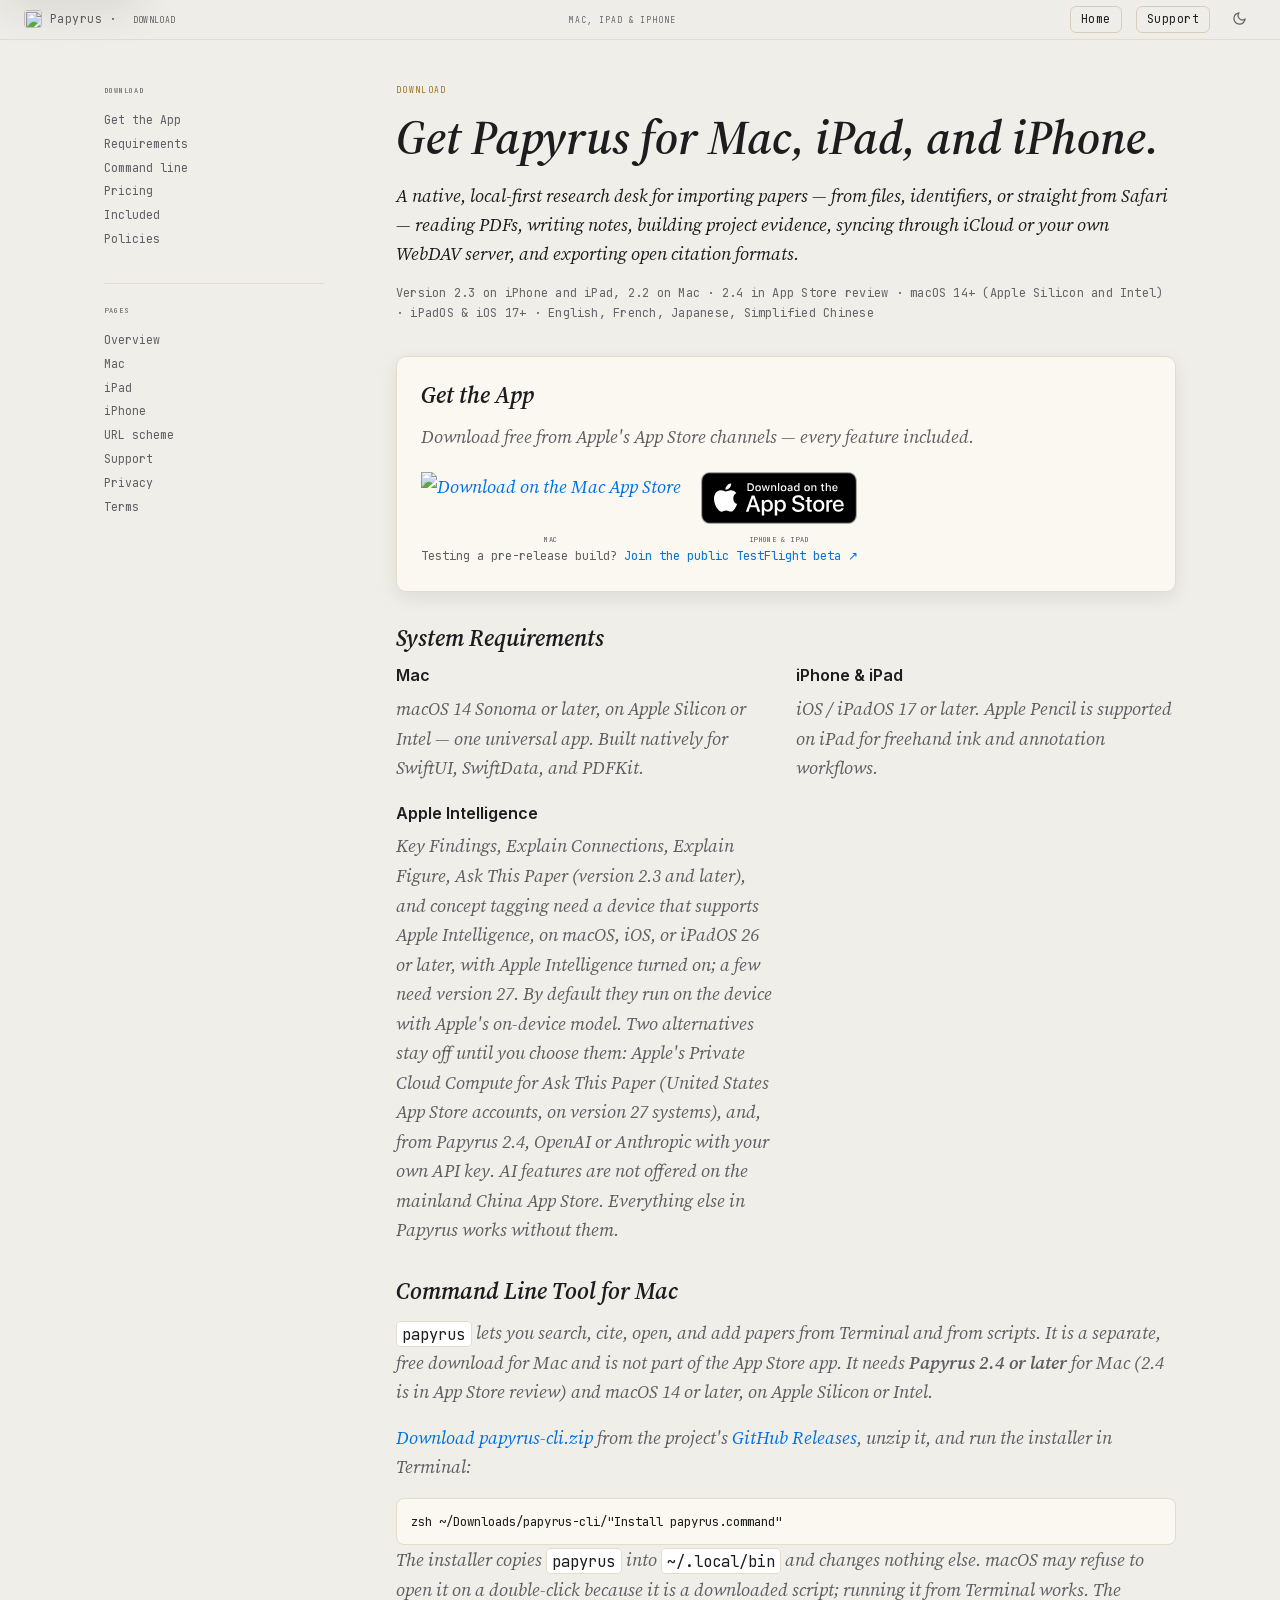
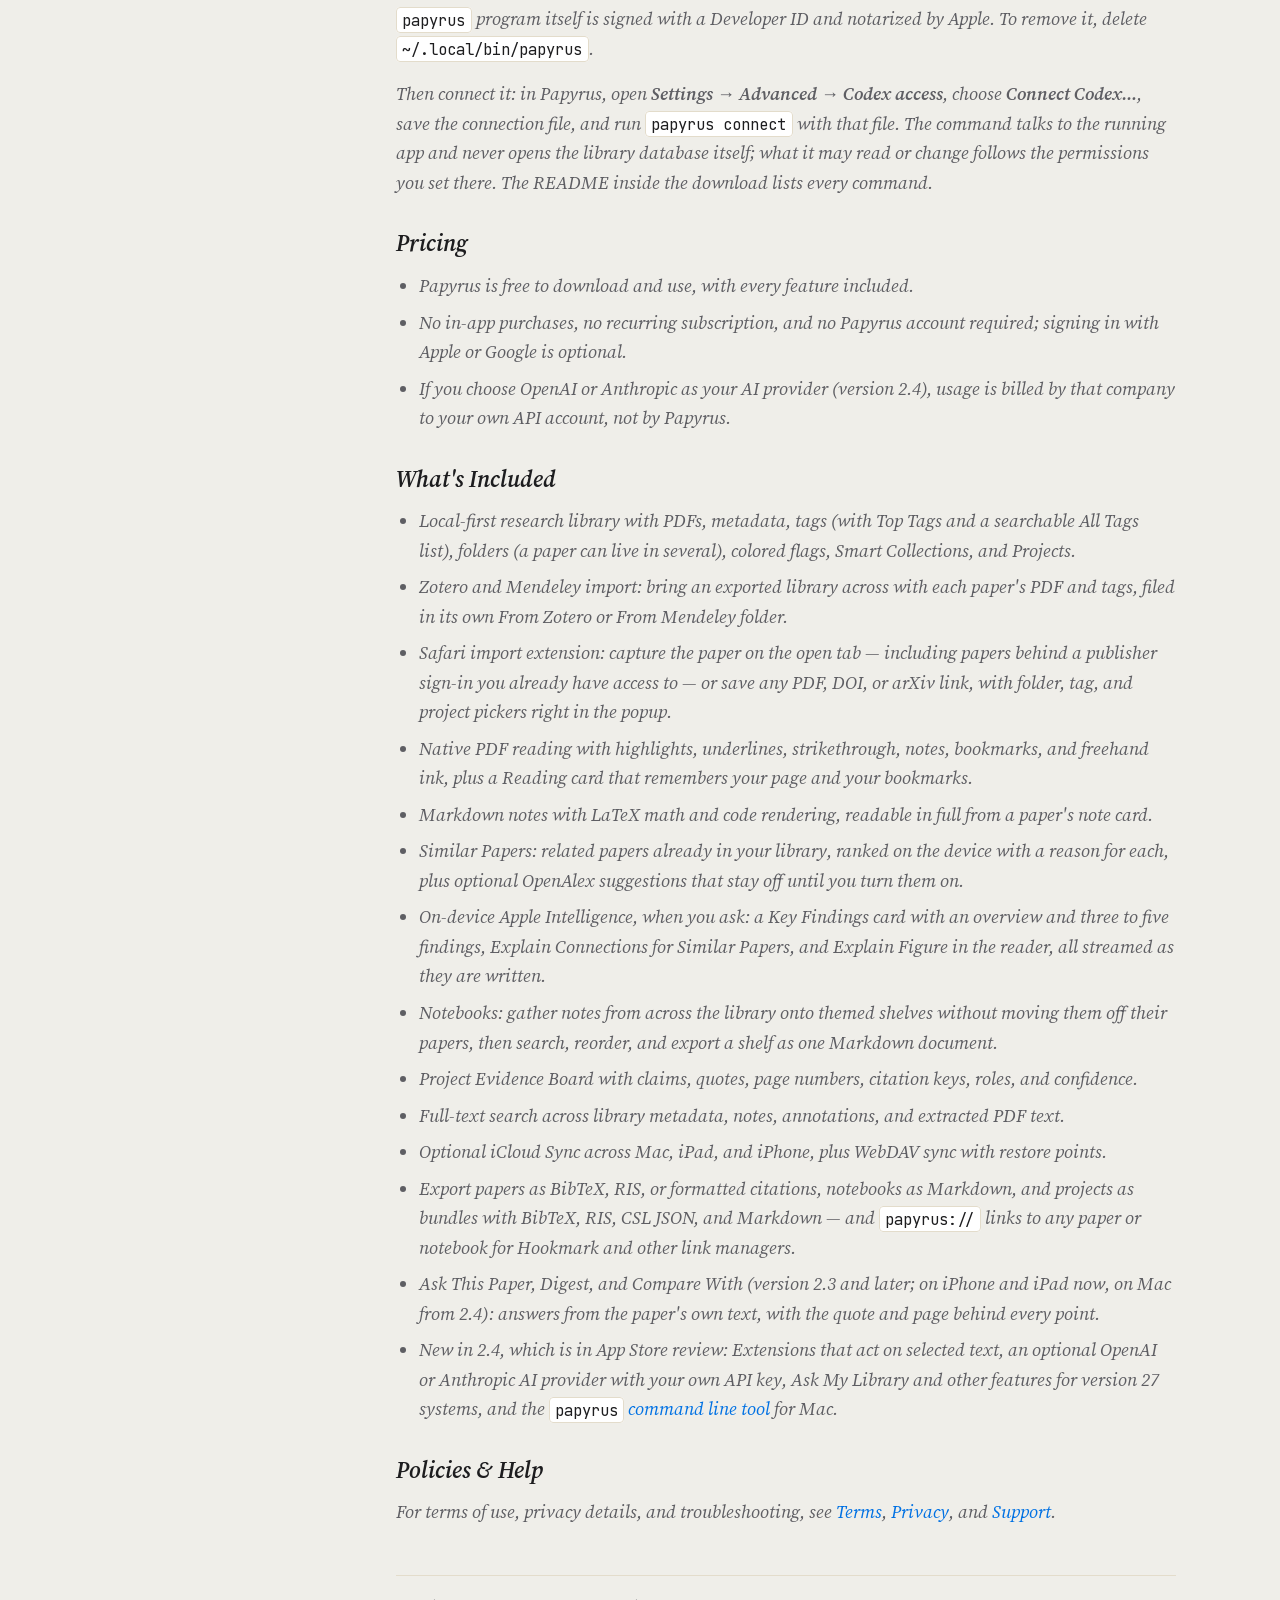
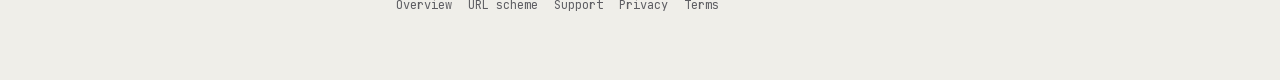
==== commit 10c83df1: "Site accuracy pass for 2.3 and 2.4; papyrus command line download" ====
--- a/download.html
+++ b/download.html
@@ -28,7 +28,7 @@
   <link rel="preload" href="assets/fonts/source-serif-4-latin.woff2" as="font" type="font/woff2" crossorigin>
   <link rel="stylesheet" href="assets/tokens.css">
   <link rel="stylesheet" href="assets/styles.css">
-  <script type="application/ld+json">{"@context": "https://schema.org", "@type": "SoftwareApplication", "name": "Papyrus", "description": "A native, local-first research workspace for Mac, iPad, and iPhone: PDF library, reader, Markdown notes, notebooks, project evidence, sync, and BibTeX / RIS / CSL JSON export.", "applicationCategory": "EducationalApplication", "operatingSystem": "macOS 14, iPadOS 17, iOS 17", "softwareVersion": "2.2", "url": "https://zendax673.github.io/papyrus-release/", "downloadUrl": "https://apps.apple.com/app/id6766133716", "image": "https://zendax673.github.io/papyrus-release/assets/og-image.jpg", "offers": {"@type": "Offer", "price": "0", "priceCurrency": "USD"}, "inLanguage": ["en", "fr", "ja", "zh-Hans"]}</script>
+  <script type="application/ld+json">{"@context": "https://schema.org", "@type": "SoftwareApplication", "name": "Papyrus", "description": "A native, local-first research workspace for Mac, iPad, and iPhone: PDF library, reader, Markdown notes, notebooks, project evidence, sync, and BibTeX / RIS / CSL JSON export.", "applicationCategory": "EducationalApplication", "operatingSystem": "macOS 14, iPadOS 17, iOS 17", "softwareVersion": "2.3", "url": "https://zendax673.github.io/papyrus-release/", "downloadUrl": "https://apps.apple.com/app/id6766133716", "image": "https://zendax673.github.io/papyrus-release/assets/og-image.jpg", "offers": {"@type": "Offer", "price": "0", "priceCurrency": "USD"}, "inLanguage": ["en", "fr", "ja", "zh-Hans"]}</script>
 </head>
 <body>
 <a class="skip-link" href="#content">Skip to content</a>
@@ -52,7 +52,8 @@
       <div class="toc__head">Download</div>
       <a href="#get">Get the App</a>
       <a href="#requirements">Requirements</a>
-      <a href="#pricing">Pricing</a>
+      <a href="#cli">Command line</a>
+        <a href="#pricing">Pricing</a>
       <a href="#included">Included</a>
       <a href="#links">Policies</a>
     </nav>
@@ -74,7 +75,7 @@
       <div class="doc-kicker">Download</div>
       <h1 id="content" tabindex="-1">Get Papyrus for Mac, iPad, and iPhone.</h1>
       <p>A native, local-first research desk for importing papers — from files, identifiers, or straight from Safari — reading PDFs, writing notes, building project evidence, syncing through iCloud or your own WebDAV server, and exporting open citation formats.</p>
-      <div class="doc-meta">Version 2.2 · macOS 14+ (Apple Silicon and Intel) · iPadOS &amp; iOS 17+ · English, French, Japanese, Simplified Chinese</div>
+      <div class="doc-meta">Version 2.3 on iPhone and iPad, 2.2 on Mac · 2.4 in App Store review · macOS 14+ (Apple Silicon and Intel) · iPadOS &amp; iOS 17+ · English, French, Japanese, Simplified Chinese</div>
     </div>
 
     <section class="doc-card" id="get">
@@ -108,16 +109,26 @@
         </div>
         <div>
           <h3>Apple Intelligence</h3>
-          <p>Key Findings, Explain Connections, Explain Figure, and concept tagging need a device that supports Apple Intelligence, with Apple Intelligence turned on. They run on the device with Apple's on-device model; everything else in Papyrus works without them.</p>
+          <p>Key Findings, Explain Connections, Explain Figure, Ask This Paper (version 2.3 and later), and concept tagging need a device that supports Apple Intelligence, on macOS, iOS, or iPadOS 26 or later, with Apple Intelligence turned on; a few need version 27. By default they run on the device with Apple's on-device model. Two alternatives stay off until you choose them: Apple's Private Cloud Compute for Ask This Paper (United States App Store accounts, on version 27 systems), and, from Papyrus 2.4, OpenAI or Anthropic with your own API key. AI features are not offered on the mainland China App Store. Everything else in Papyrus works without them.</p>
         </div>
       </div>
+    </section>
+
+    <section class="doc-section" id="cli">
+      <h2>Command Line Tool for Mac</h2>
+      <p><code>papyrus</code> lets you search, cite, open, and add papers from Terminal and from scripts. It is a separate, free download for Mac and is not part of the App Store app. It needs <strong>Papyrus 2.4 or later</strong> for Mac (2.4 is in App Store review) and macOS 14 or later, on Apple Silicon or Intel.</p>
+      <p><a href="https://github.com/zendax673/papyrus-release/releases/latest/download/papyrus-cli.zip">Download papyrus-cli.zip</a> from the project's <a href="https://github.com/zendax673/papyrus-release/releases/latest" target="_blank" rel="noopener">GitHub Releases</a>, unzip it, and run the installer in Terminal:</p>
+      <pre class="spec"><code>zsh ~/Downloads/papyrus-cli/"Install papyrus.command"</code></pre>
+      <p>The installer copies <code>papyrus</code> into <code>~/.local/bin</code> and changes nothing else. macOS may refuse to open it on a double-click because it is a downloaded script; running it from Terminal works. The <code>papyrus</code> program itself is signed with a Developer ID and notarized by Apple. To remove it, delete <code>~/.local/bin/papyrus</code>.</p>
+      <p>Then connect it: in Papyrus, open <strong>Settings → Advanced → Codex access</strong>, choose <strong>Connect Codex…</strong>, save the connection file, and run <code>papyrus connect</code> with that file. The command talks to the running app and never opens the library database itself; what it may read or change follows the permissions you set there. The README inside the download lists every command.</p>
     </section>
 
     <section class="doc-section" id="pricing">
       <h2>Pricing</h2>
       <ul>
         <li>Papyrus is free to download and use, with every feature included.</li>
-        <li>No in-app purchases, no recurring subscription, and no Papyrus account required.</li>
+        <li>No in-app purchases, no recurring subscription, and no Papyrus account required; signing in with Apple or Google is optional.</li>
+        <li>If you choose OpenAI or Anthropic as your AI provider (version 2.4), usage is billed by that company to your own API account, not by Papyrus.</li>
       </ul>
     </section>
 
@@ -135,7 +146,9 @@
         <li>Project Evidence Board with claims, quotes, page numbers, citation keys, roles, and confidence.</li>
         <li>Full-text search across library metadata, notes, annotations, and extracted PDF text.</li>
         <li>Optional iCloud Sync across Mac, iPad, and iPhone, plus WebDAV sync with restore points.</li>
-        <li>Export to BibTeX, RIS, CSL JSON, Markdown, copied citations, and project bundles — and <code>papyrus://</code> links to any paper or notebook for Hookmark and other link managers.</li>
+        <li>Export papers as BibTeX, RIS, or formatted citations, notebooks as Markdown, and projects as bundles with BibTeX, RIS, CSL JSON, and Markdown — and <code>papyrus://</code> links to any paper or notebook for Hookmark and other link managers.</li>
+        <li>Ask This Paper, Digest, and Compare With (version 2.3 and later; on iPhone and iPad now, on Mac from 2.4): answers from the paper's own text, with the quote and page behind every point.</li>
+        <li>New in 2.4, which is in App Store review: Extensions that act on selected text, an optional OpenAI or Anthropic AI provider with your own API key, Ask My Library and other features for version 27 systems, and the <a href="#cli"><code>papyrus</code> command line tool</a> for Mac.</li>
       </ul>
     </section>
 
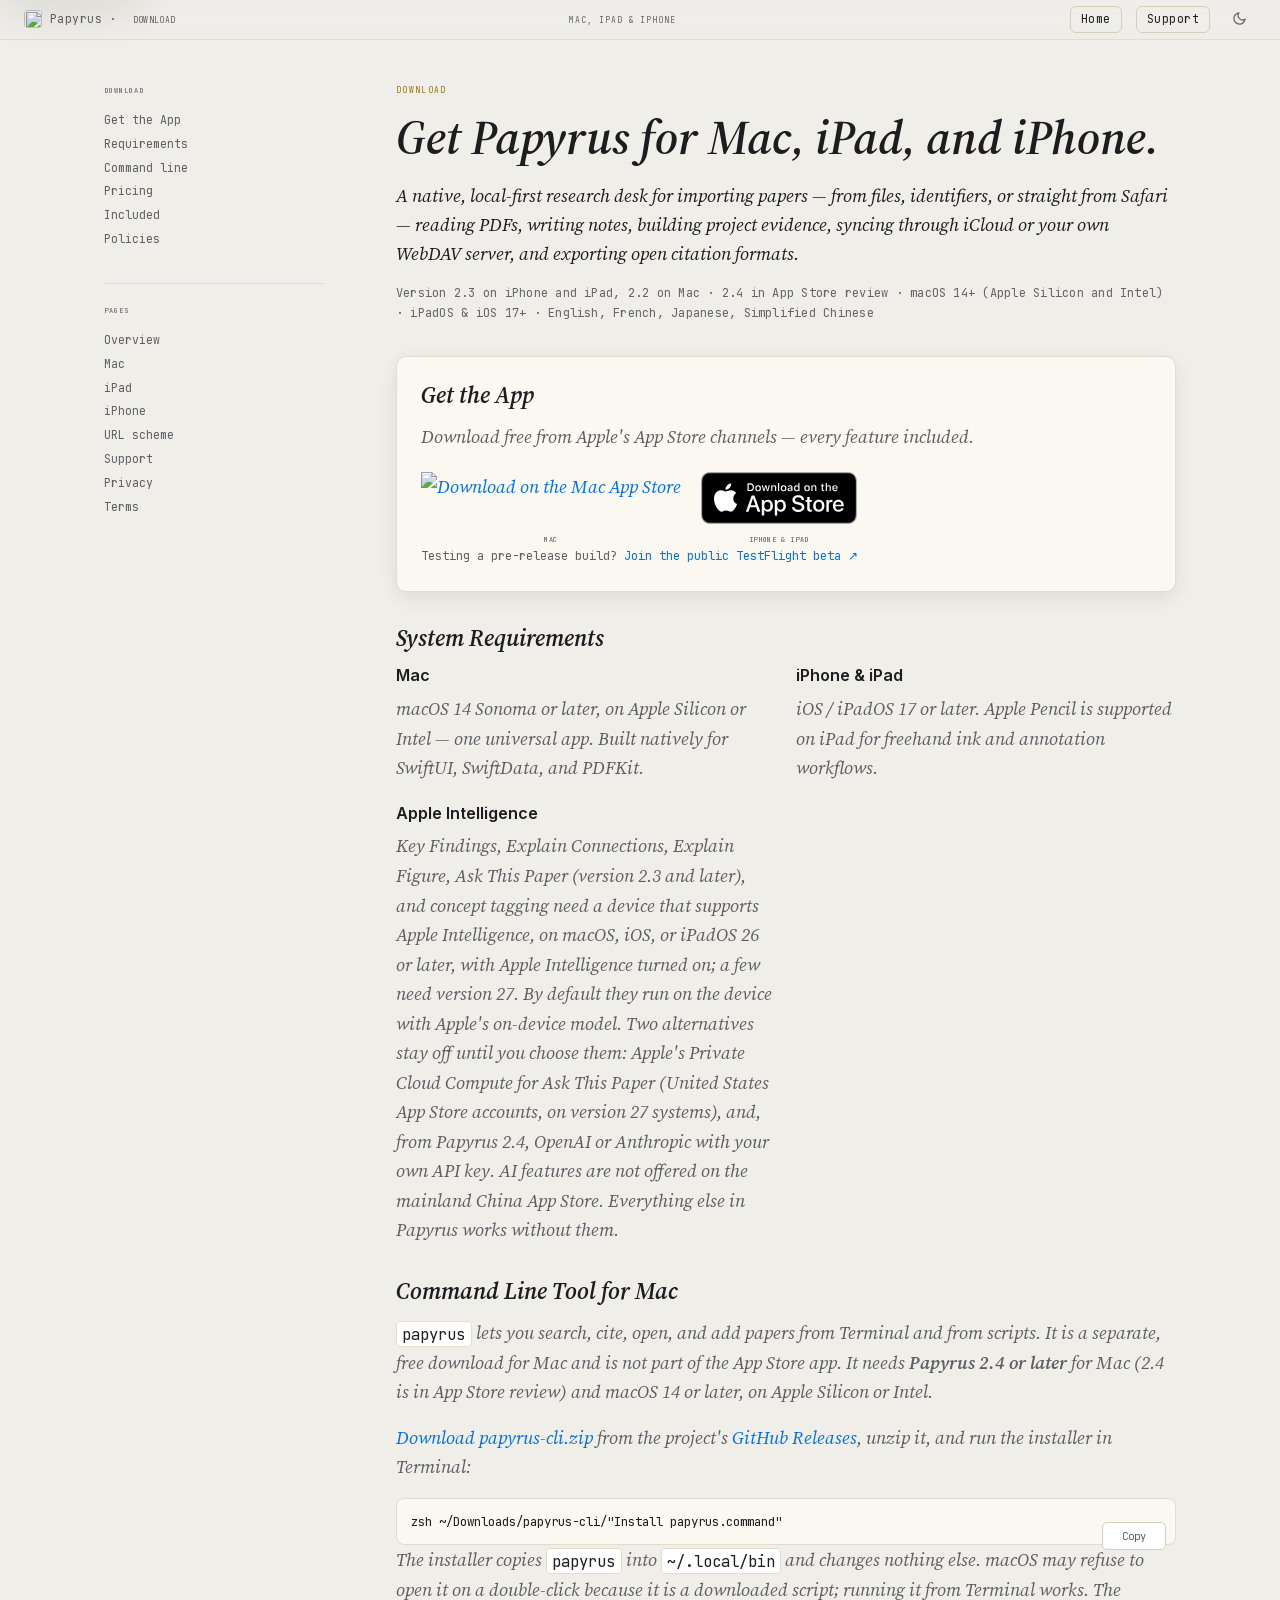
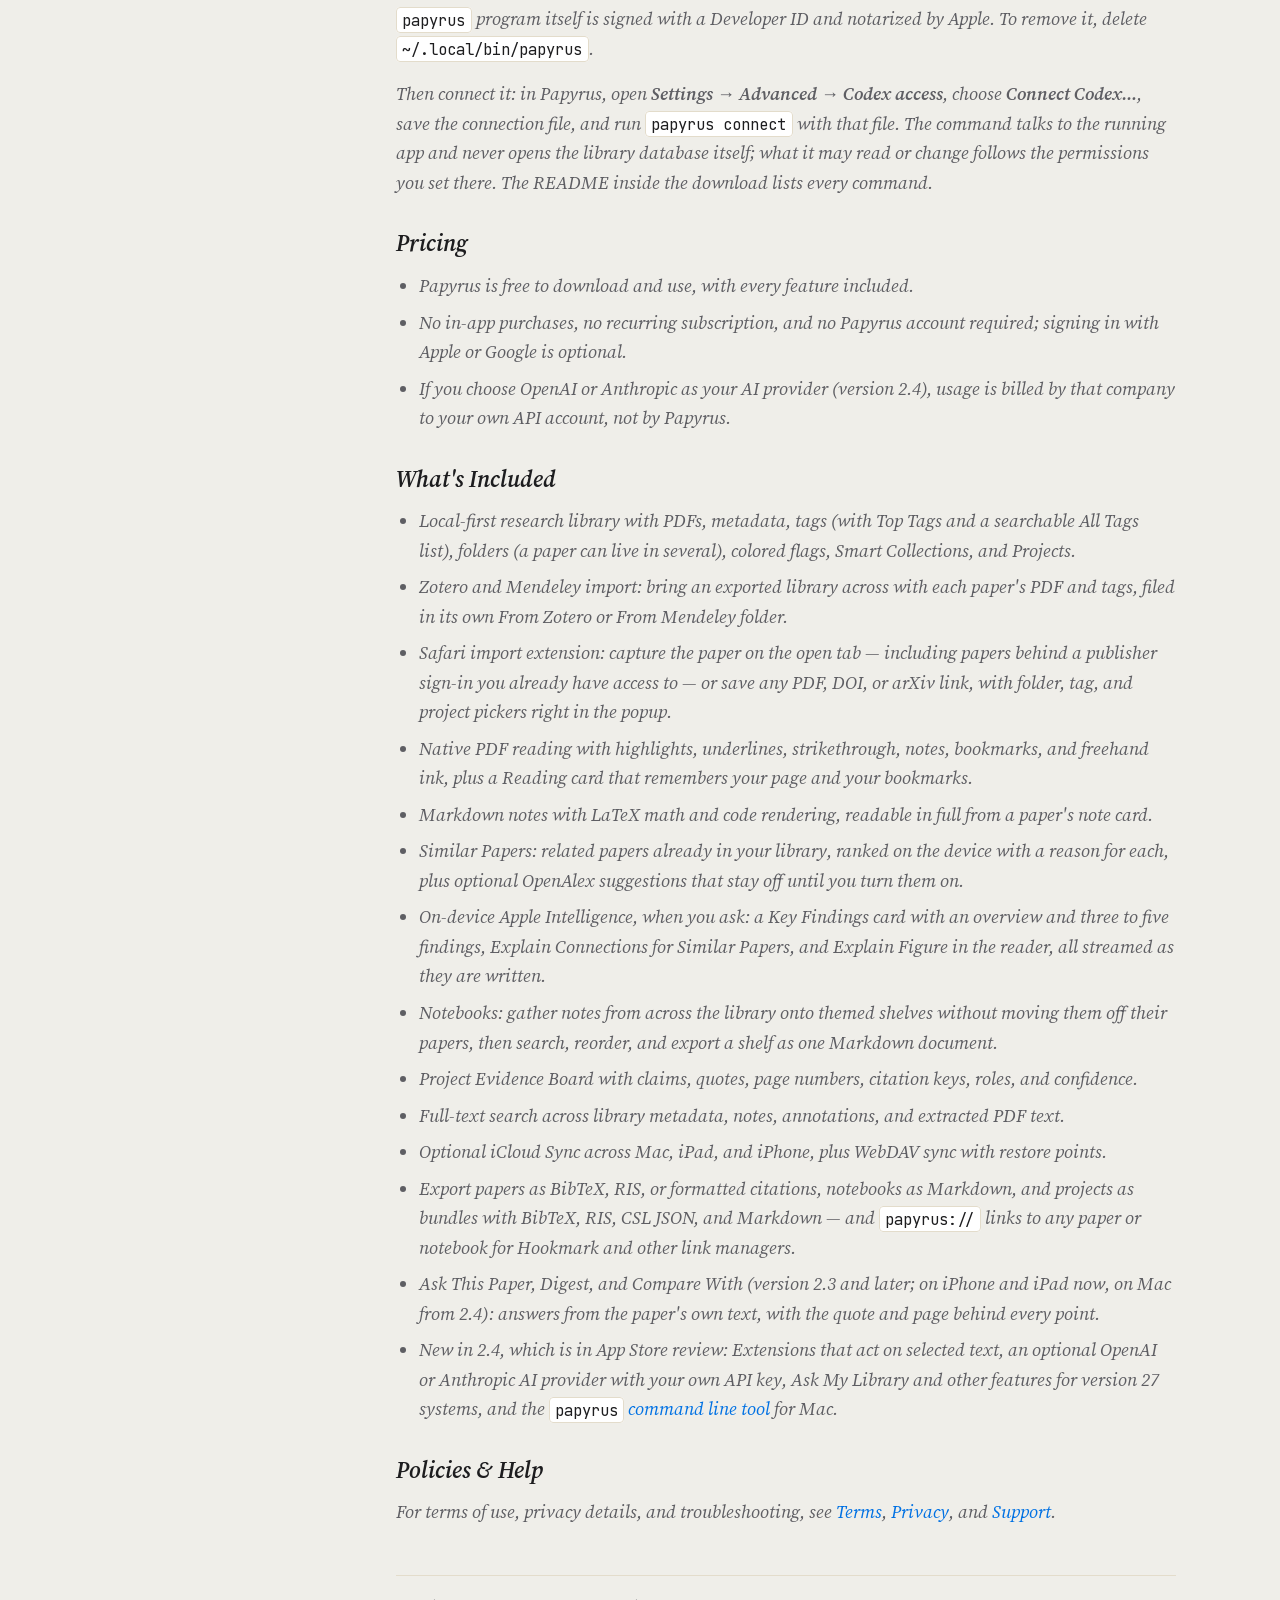
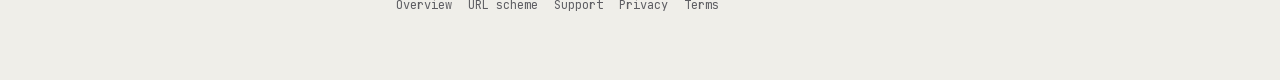
==== commit a1b2a070: "Download: Copy button on the install command" ====
--- a/download.html
+++ b/download.html
@@ -118,7 +118,7 @@
       <h2>Command Line Tool for Mac</h2>
       <p><code>papyrus</code> lets you search, cite, open, and add papers from Terminal and from scripts. It is a separate, free download for Mac and is not part of the App Store app. It needs <strong>Papyrus 2.4 or later</strong> for Mac (2.4 is in App Store review) and macOS 14 or later, on Apple Silicon or Intel.</p>
       <p><a href="https://github.com/zendax673/papyrus-release/releases/latest/download/papyrus-cli.zip">Download papyrus-cli.zip</a> from the project's <a href="https://github.com/zendax673/papyrus-release/releases/latest" target="_blank" rel="noopener">GitHub Releases</a>, unzip it, and run the installer in Terminal:</p>
-      <pre class="spec"><code>zsh ~/Downloads/papyrus-cli/"Install papyrus.command"</code></pre>
+      <pre class="spec" data-copy><code>zsh ~/Downloads/papyrus-cli/"Install papyrus.command"</code></pre>
       <p>The installer copies <code>papyrus</code> into <code>~/.local/bin</code> and changes nothing else. macOS may refuse to open it on a double-click because it is a downloaded script; running it from Terminal works. The <code>papyrus</code> program itself is signed with a Developer ID and notarized by Apple. To remove it, delete <code>~/.local/bin/papyrus</code>.</p>
       <p>Then connect it: in Papyrus, open <strong>Settings → Advanced → Codex access</strong>, choose <strong>Connect Codex…</strong>, save the connection file, and run <code>papyrus connect</code> with that file. The command talks to the running app and never opens the library database itself; what it may read or change follows the permissions you set there. The README inside the download lists every command.</p>
     </section>
--- a/assets/styles.css
+++ b/assets/styles.css
@@ -613,3 +613,10 @@
   .store-row { align-items: flex-start; }
 }
 @media (prefers-reduced-motion: reduce) { .ledger-margin__item { transition: none; } }
+
+/* Command blocks with a Copy button (site.js adds the wrapper and button). */
+.copyblock { position: relative; }
+.copyblock > pre.spec { padding-right: 84px; }
+.copyblock__btn { position: absolute; top: calc(var(--pp-s4) + 8px); right: 10px; font-family: var(--pp-mono); font-size: 10.5px; color: var(--pp-ink-2); background: var(--pp-card-raised, var(--pp-card)); border: 0.5px solid var(--pp-hairline-2); border-radius: 5px; padding: 4px 9px; min-block-size: 28px; min-inline-size: 64px; cursor: pointer; }
+.copyblock__btn:hover, .copyblock__btn:focus-visible { border-color: var(--pp-gold); color: var(--pp-ink); }
+.visually-hidden { position: absolute; width: 1px; height: 1px; margin: -1px; padding: 0; overflow: hidden; clip: rect(0 0 0 0); white-space: nowrap; border: 0; }
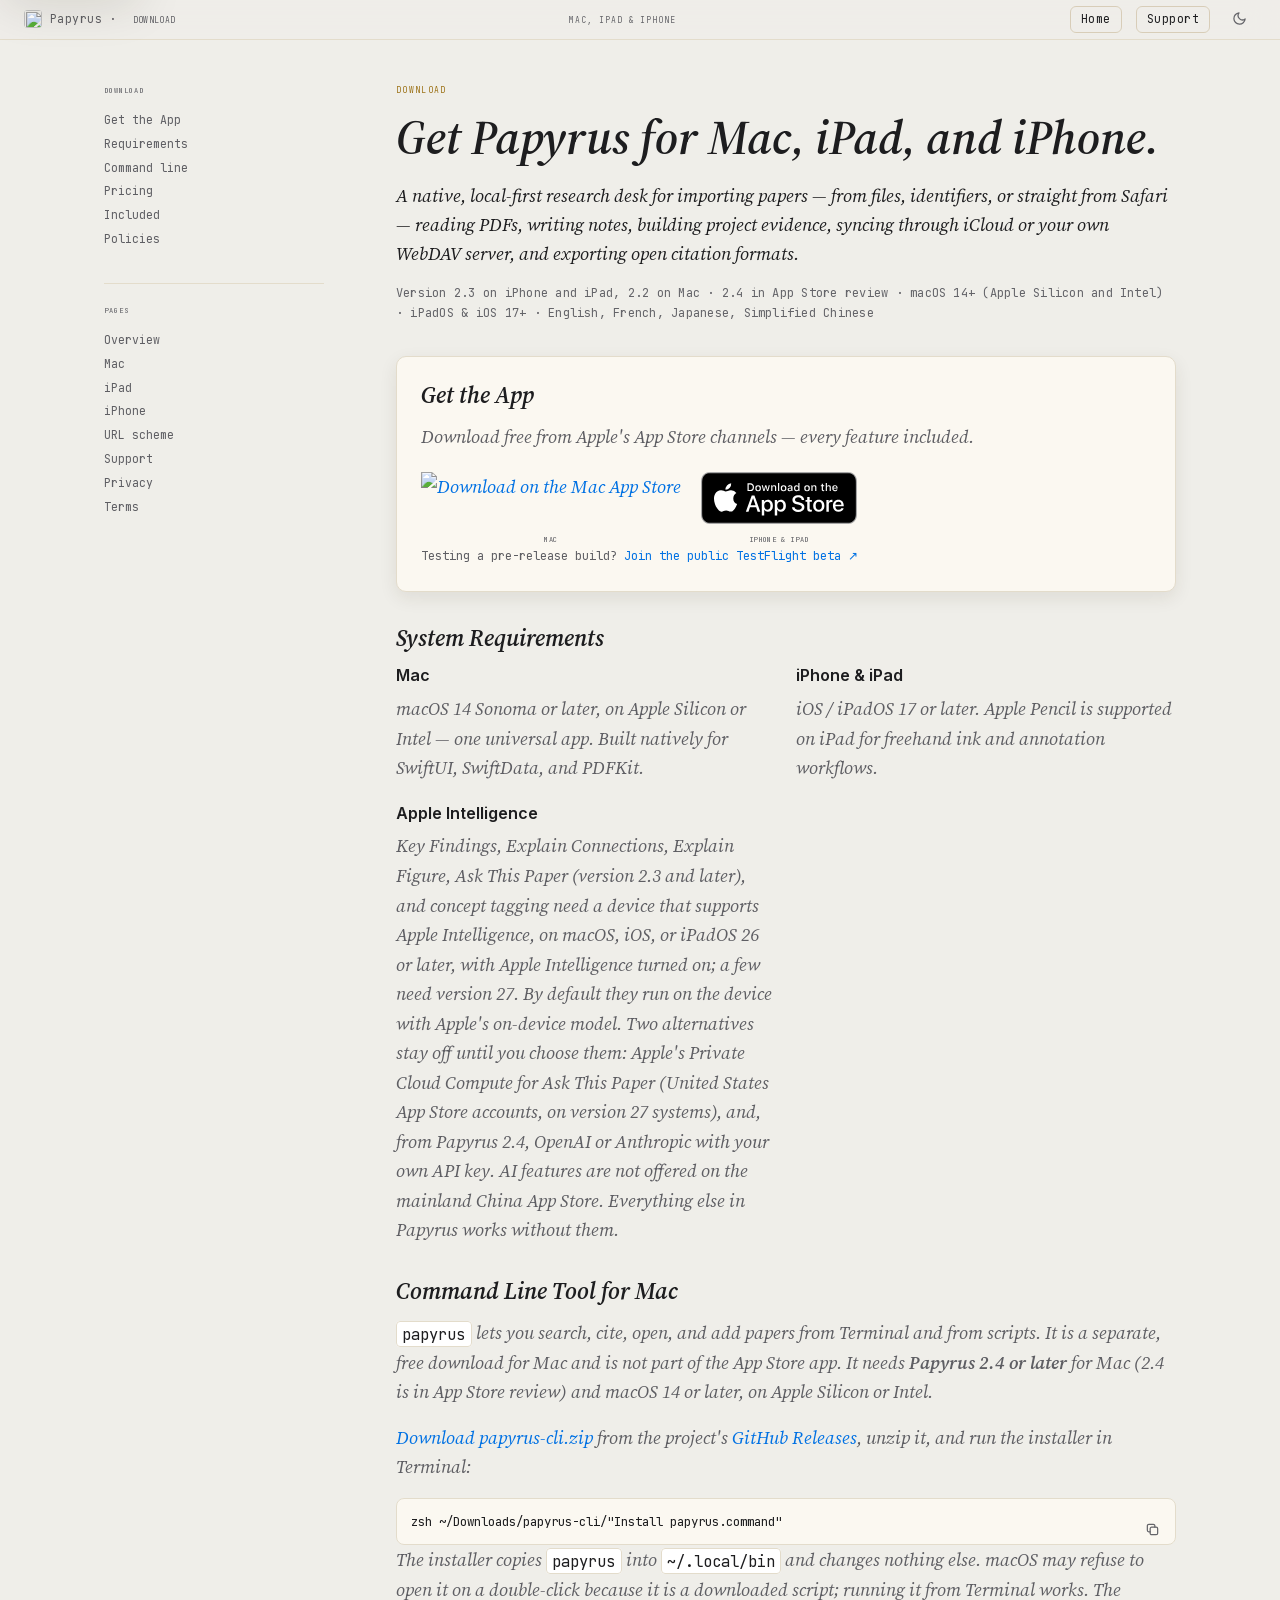
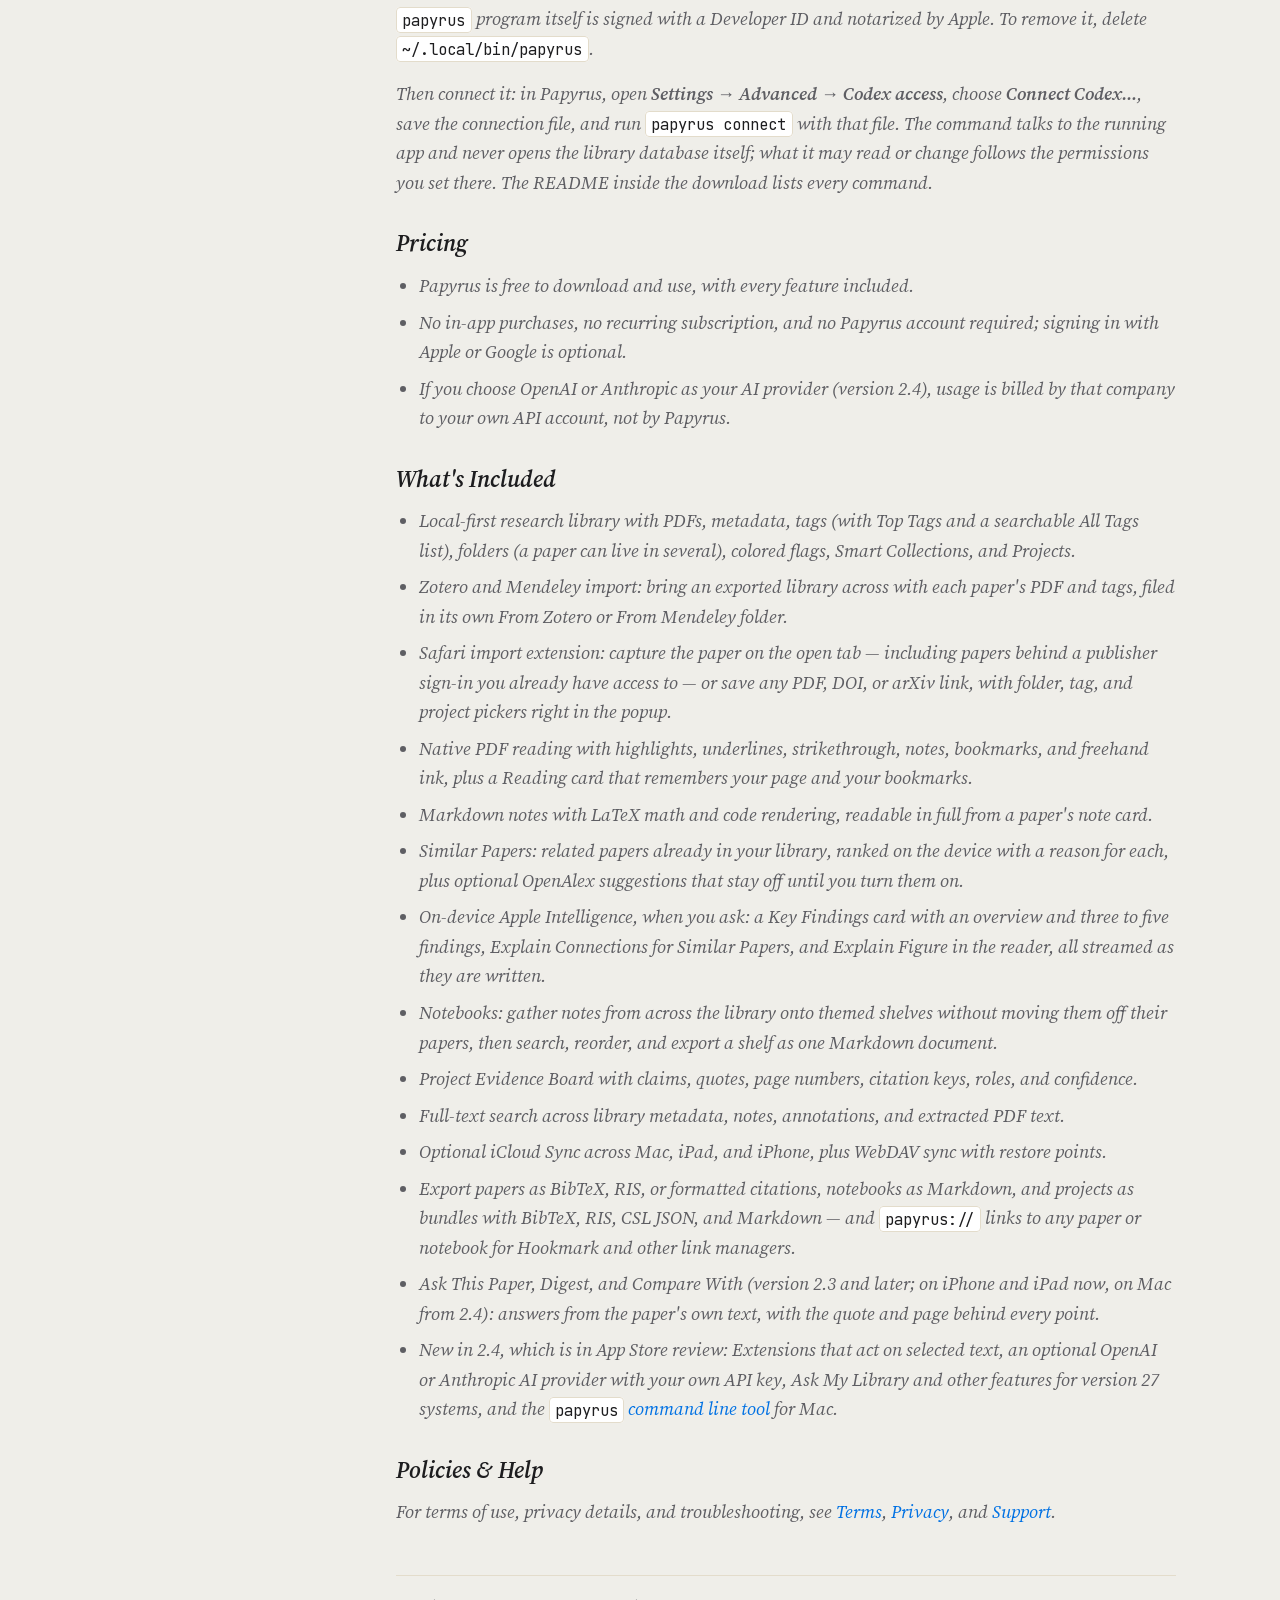
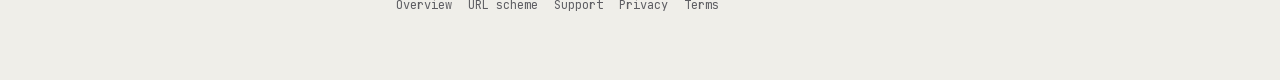
==== commit 57874512: "Download: version the script and stylesheet links so the Copy button is not served stale" ====
--- a/download.html
+++ b/download.html
@@ -27,7 +27,7 @@
   <link rel="apple-touch-icon" href="assets/apple-touch-icon.png">
   <link rel="preload" href="assets/fonts/source-serif-4-latin.woff2" as="font" type="font/woff2" crossorigin>
   <link rel="stylesheet" href="assets/tokens.css">
-  <link rel="stylesheet" href="assets/styles.css">
+  <link rel="stylesheet" href="assets/styles.css?v=20261118">
   <script type="application/ld+json">{"@context": "https://schema.org", "@type": "SoftwareApplication", "name": "Papyrus", "description": "A native, local-first research workspace for Mac, iPad, and iPhone: PDF library, reader, Markdown notes, notebooks, project evidence, sync, and BibTeX / RIS / CSL JSON export.", "applicationCategory": "EducationalApplication", "operatingSystem": "macOS 14, iPadOS 17, iOS 17", "softwareVersion": "2.3", "url": "https://zendax673.github.io/papyrus-release/", "downloadUrl": "https://apps.apple.com/app/id6766133716", "image": "https://zendax673.github.io/papyrus-release/assets/og-image.jpg", "offers": {"@type": "Offer", "price": "0", "priceCurrency": "USD"}, "inLanguage": ["en", "fr", "ja", "zh-Hans"]}</script>
 </head>
 <body>
@@ -167,6 +167,6 @@
   </article>
 </main>
 
-<script src="assets/site.js"></script>
+<script src="assets/site.js?v=20261118"></script>
 </body>
 </html>
--- a/assets/styles.css
+++ b/assets/styles.css
@@ -616,7 +616,8 @@
 
 /* Command blocks with a Copy button (site.js adds the wrapper and button). */
 .copyblock { position: relative; }
-.copyblock > pre.spec { padding-right: 84px; }
-.copyblock__btn { position: absolute; top: calc(var(--pp-s4) + 8px); right: 10px; font-family: var(--pp-mono); font-size: 10.5px; color: var(--pp-ink-2); background: var(--pp-card-raised, var(--pp-card)); border: 0.5px solid var(--pp-hairline-2); border-radius: 5px; padding: 4px 9px; min-block-size: 28px; min-inline-size: 64px; cursor: pointer; }
-.copyblock__btn:hover, .copyblock__btn:focus-visible { border-color: var(--pp-gold); color: var(--pp-ink); }
+.copyblock > pre.spec { padding-right: 52px; }
+.copyblock__btn { position: absolute; top: var(--pp-s4); bottom: 0; margin-block: auto; right: 8px; inline-size: 32px; block-size: 32px; display: grid; place-items: center; padding: 0; color: var(--pp-ink-3); background: transparent; border: 0.5px solid transparent; border-radius: 6px; cursor: pointer; }
+.copyblock__btn:hover, .copyblock__btn:focus-visible { color: var(--pp-ink); background: var(--pp-card-raised, var(--pp-card)); border-color: var(--pp-hairline-2); }
+.copyblock__btn.is-done { color: var(--pp-gold); }
 .visually-hidden { position: absolute; width: 1px; height: 1px; margin: -1px; padding: 0; overflow: hidden; clip: rect(0 0 0 0); white-space: nowrap; border: 0; }
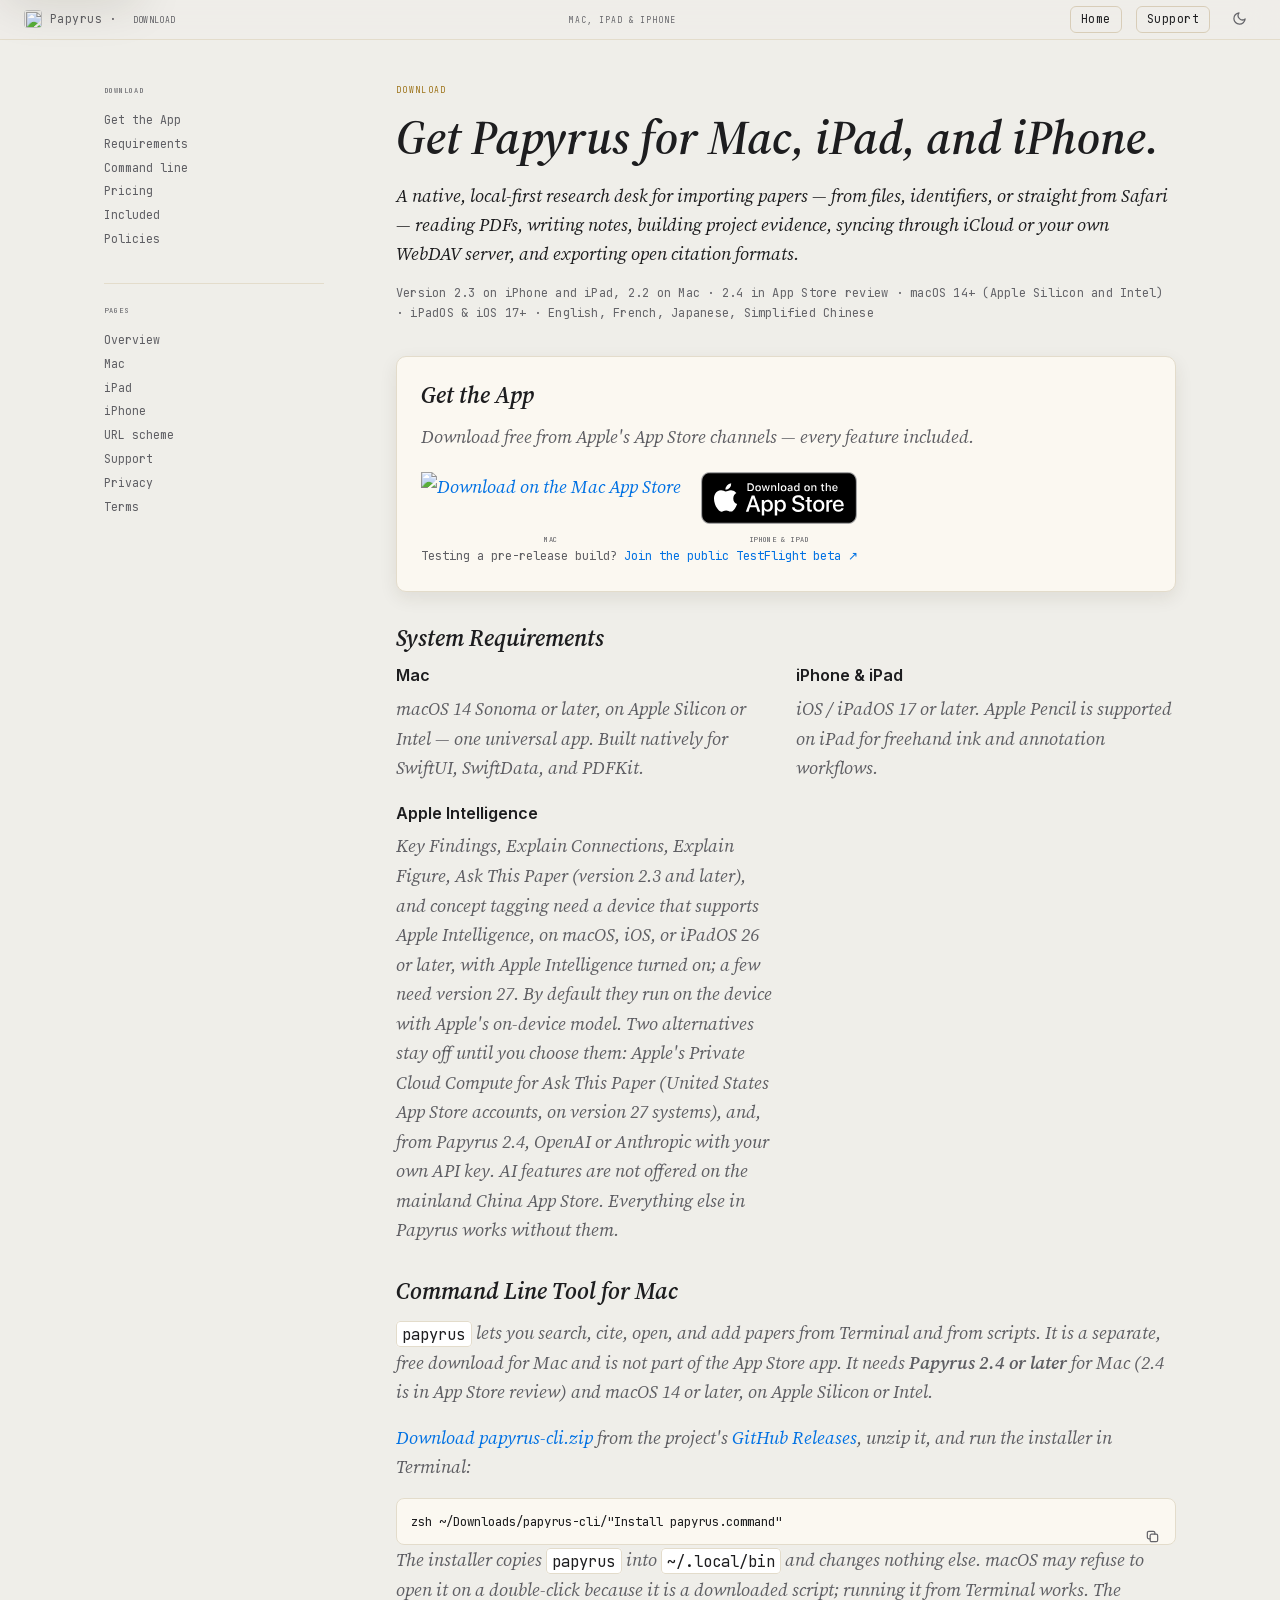
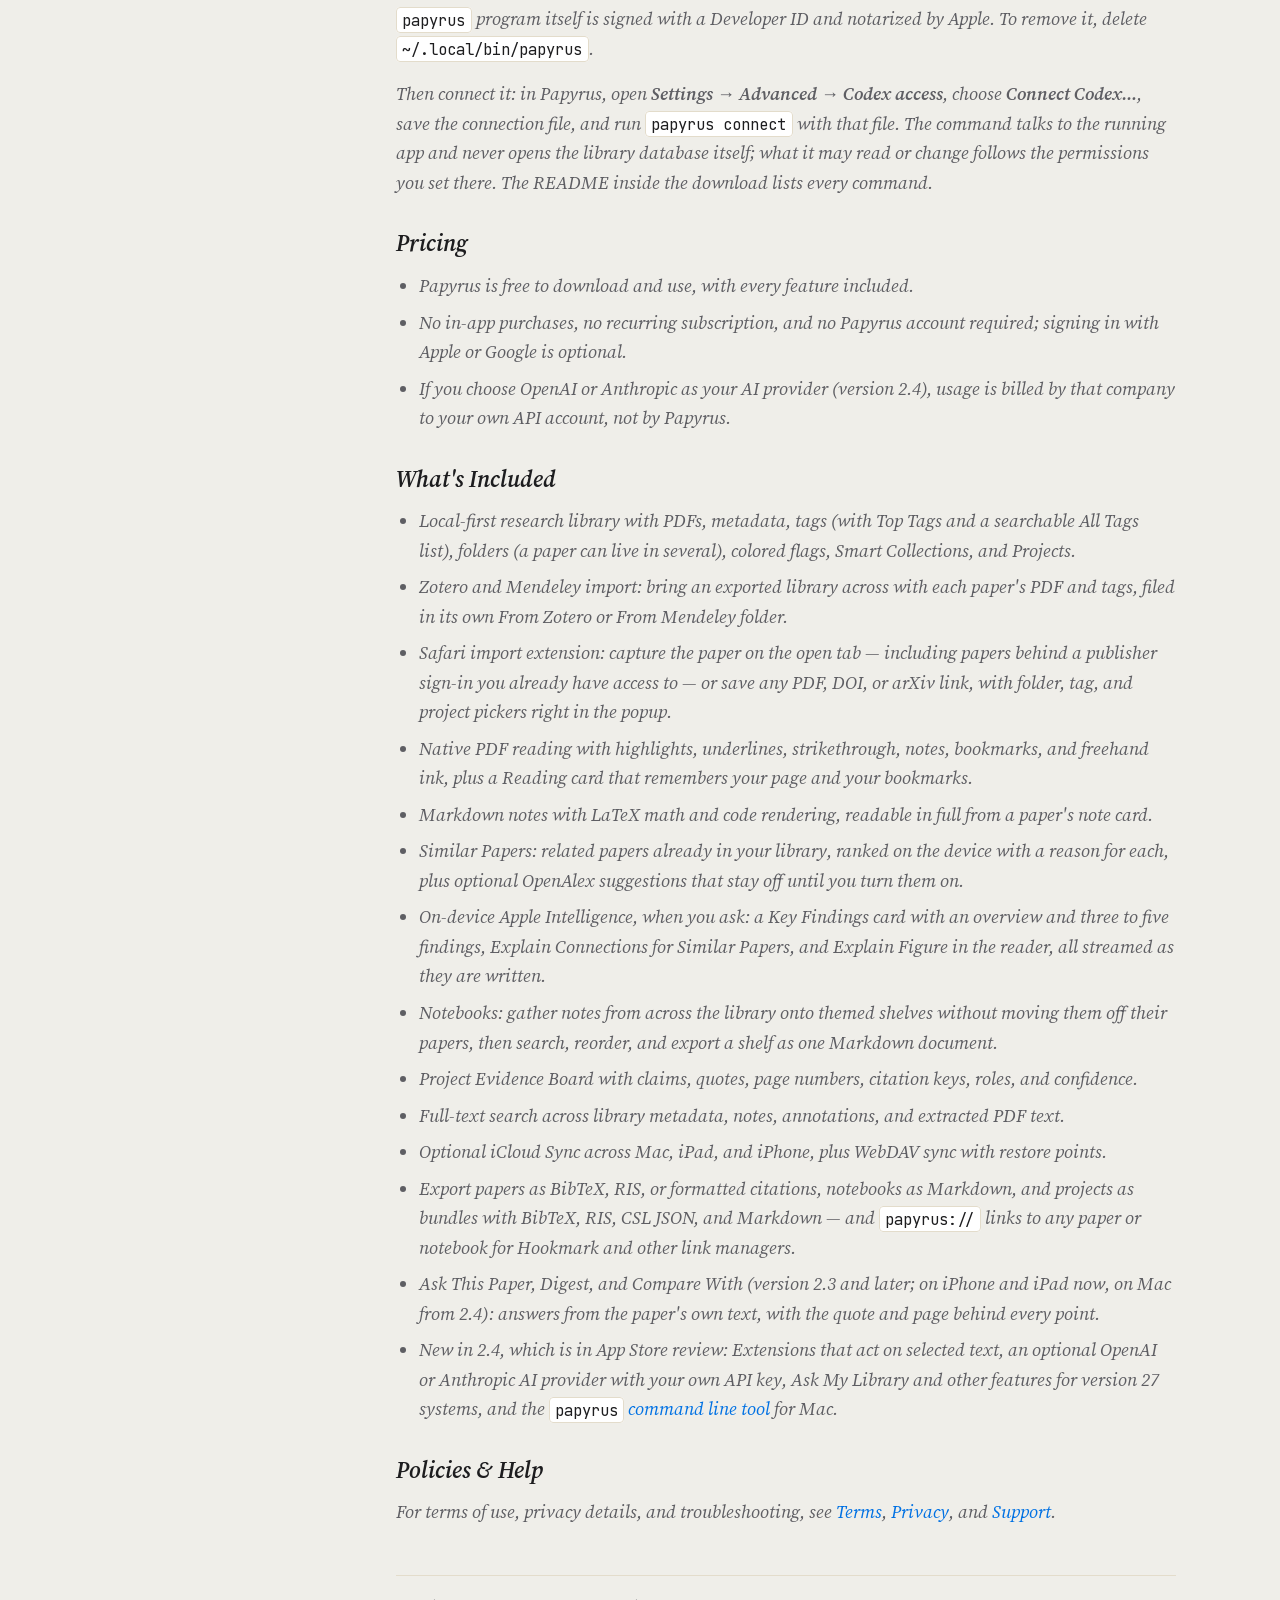
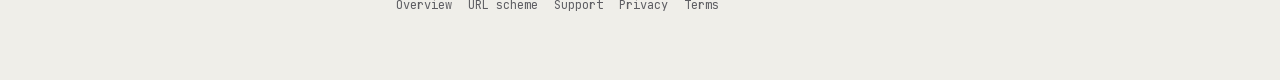
==== commit 3a540162: "Download: align the Copy icon" ====
--- a/download.html
+++ b/download.html
@@ -27,7 +27,7 @@
   <link rel="apple-touch-icon" href="assets/apple-touch-icon.png">
   <link rel="preload" href="assets/fonts/source-serif-4-latin.woff2" as="font" type="font/woff2" crossorigin>
   <link rel="stylesheet" href="assets/tokens.css">
-  <link rel="stylesheet" href="assets/styles.css?v=20261118">
+  <link rel="stylesheet" href="assets/styles.css?v=20261118b">
   <script type="application/ld+json">{"@context": "https://schema.org", "@type": "SoftwareApplication", "name": "Papyrus", "description": "A native, local-first research workspace for Mac, iPad, and iPhone: PDF library, reader, Markdown notes, notebooks, project evidence, sync, and BibTeX / RIS / CSL JSON export.", "applicationCategory": "EducationalApplication", "operatingSystem": "macOS 14, iPadOS 17, iOS 17", "softwareVersion": "2.3", "url": "https://zendax673.github.io/papyrus-release/", "downloadUrl": "https://apps.apple.com/app/id6766133716", "image": "https://zendax673.github.io/papyrus-release/assets/og-image.jpg", "offers": {"@type": "Offer", "price": "0", "priceCurrency": "USD"}, "inLanguage": ["en", "fr", "ja", "zh-Hans"]}</script>
 </head>
 <body>
@@ -167,6 +167,6 @@
   </article>
 </main>
 
-<script src="assets/site.js?v=20261118"></script>
+<script src="assets/site.js?v=20261118b"></script>
 </body>
 </html>
--- a/assets/styles.css
+++ b/assets/styles.css
@@ -617,7 +617,7 @@
 /* Command blocks with a Copy button (site.js adds the wrapper and button). */
 .copyblock { position: relative; }
 .copyblock > pre.spec { padding-right: 52px; }
-.copyblock__btn { position: absolute; top: var(--pp-s4); bottom: 0; margin-block: auto; right: 8px; inline-size: 32px; block-size: 32px; display: grid; place-items: center; padding: 0; color: var(--pp-ink-3); background: transparent; border: 0.5px solid transparent; border-radius: 6px; cursor: pointer; }
+.copyblock__btn { position: absolute; top: calc(var(--pp-s4) + 7px); right: 8px; inline-size: 32px; block-size: 32px; display: grid; place-items: center; padding: 0; color: var(--pp-ink-3); background: transparent; border: 0.5px solid transparent; border-radius: 6px; cursor: pointer; }
 .copyblock__btn:hover, .copyblock__btn:focus-visible { color: var(--pp-ink); background: var(--pp-card-raised, var(--pp-card)); border-color: var(--pp-hairline-2); }
 .copyblock__btn.is-done { color: var(--pp-gold); }
 .visually-hidden { position: absolute; width: 1px; height: 1px; margin: -1px; padding: 0; overflow: hidden; clip: rect(0 0 0 0); white-space: nowrap; border: 0; }
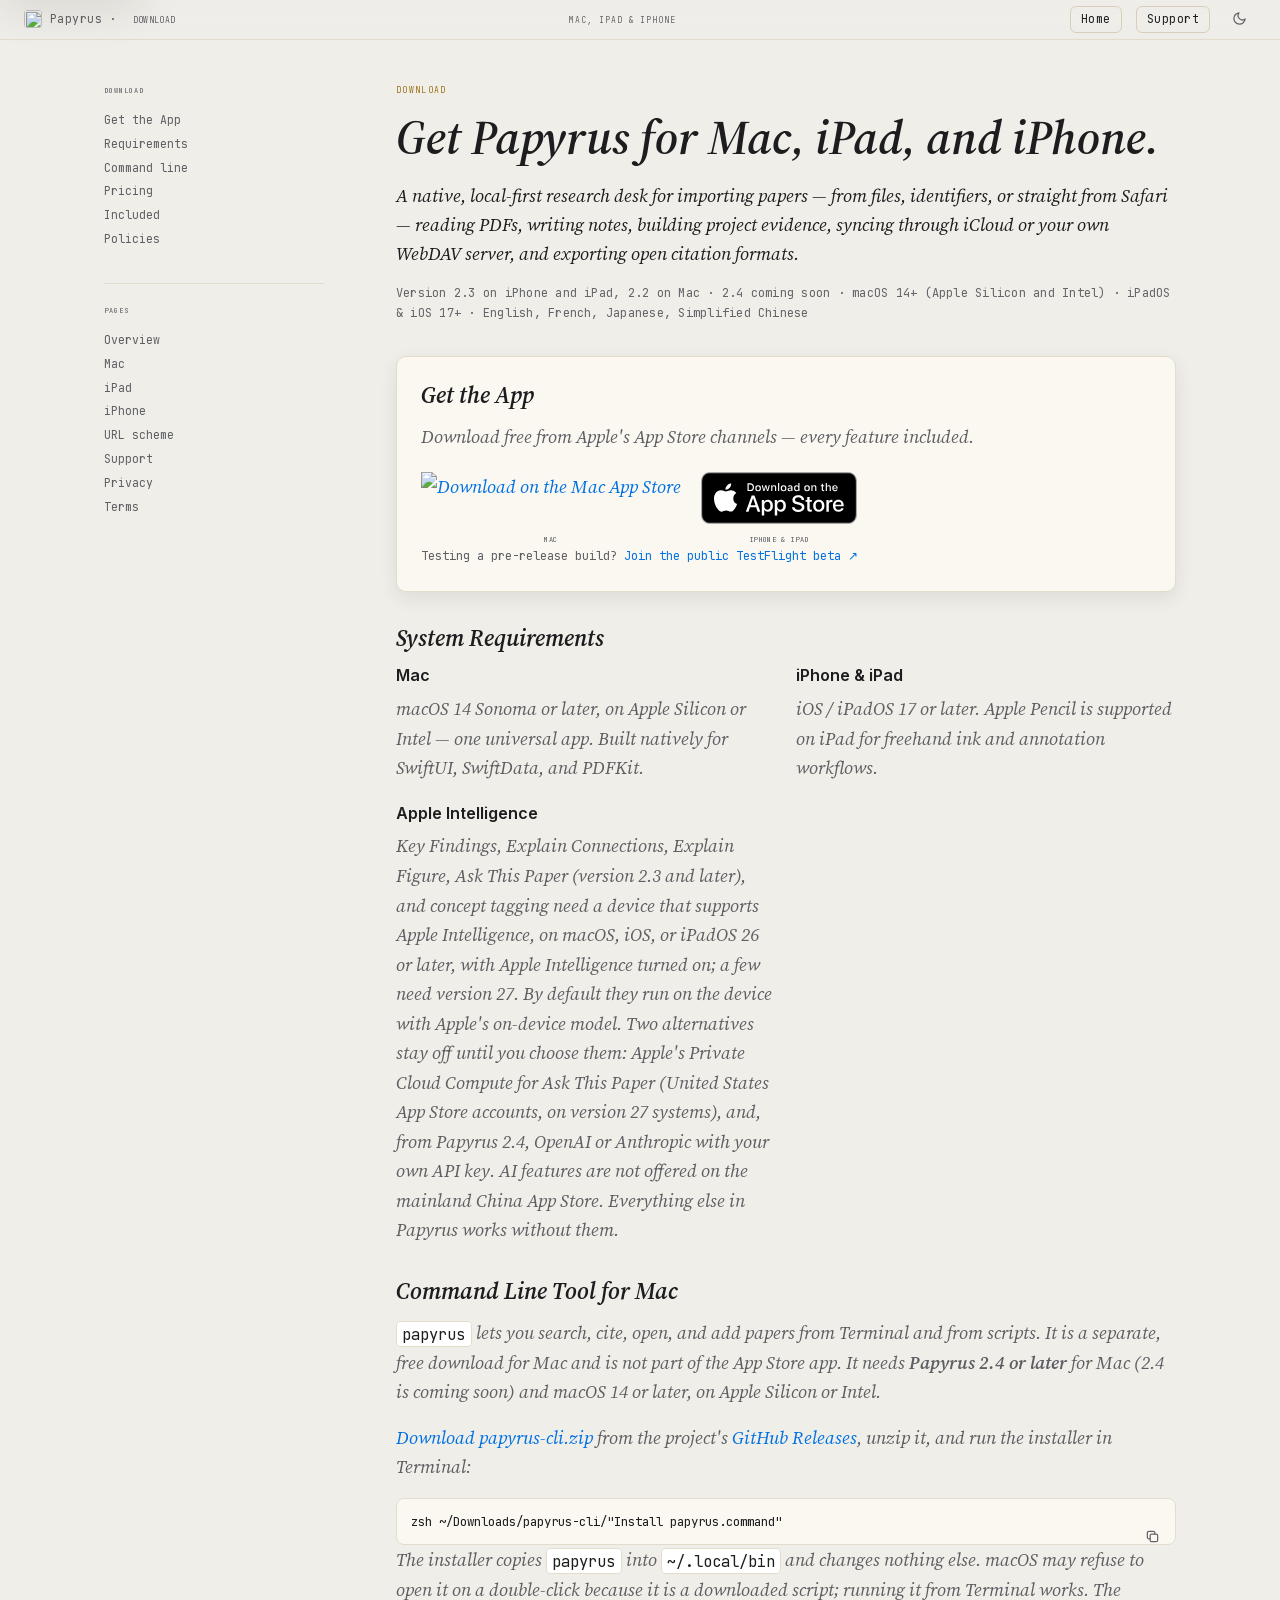
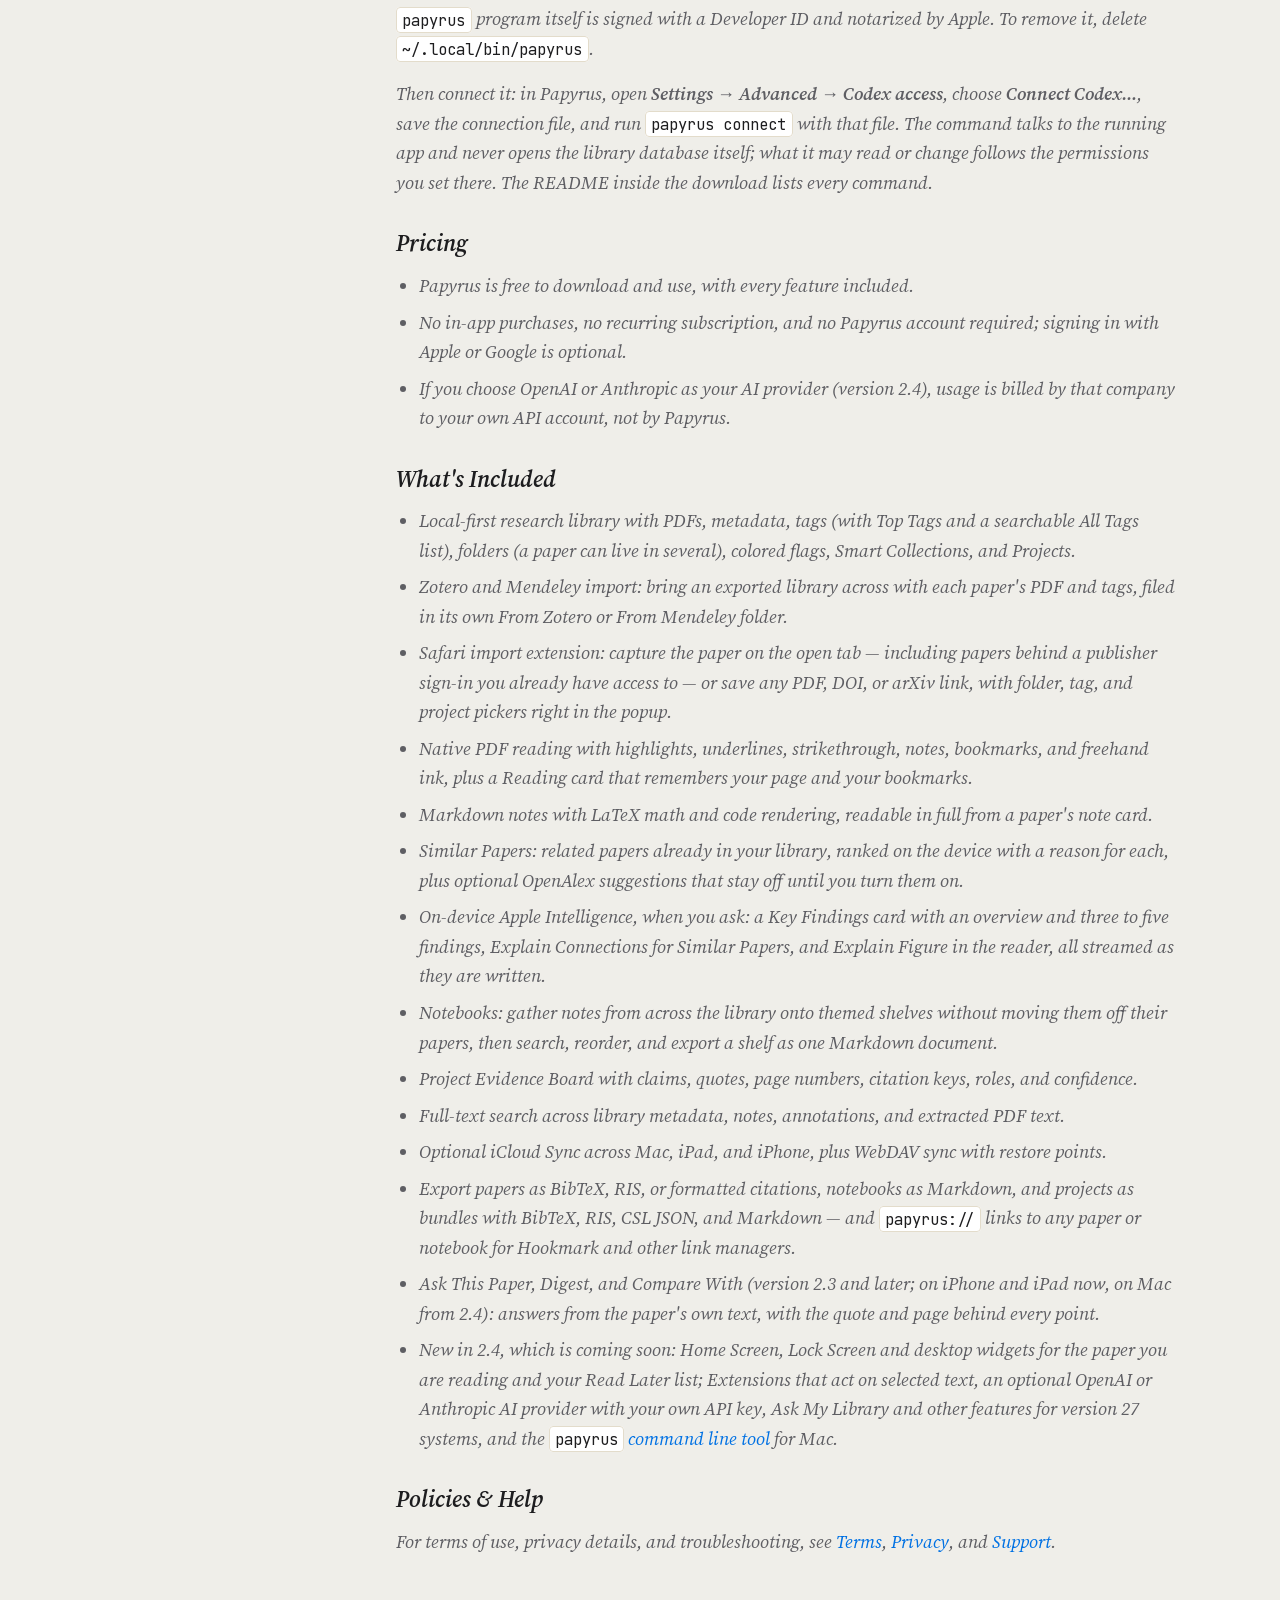
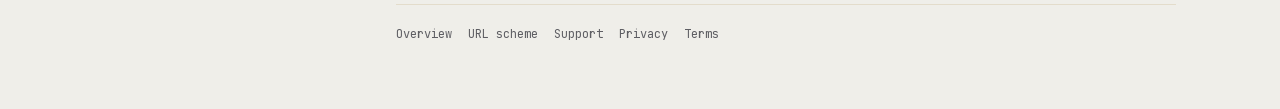
==== commit bc58a0b7: "2.4 is coming soon, not in review; widgets in the 2.4 list and the privacy policy" ====
--- a/download.html
+++ b/download.html
@@ -75,7 +75,7 @@
       <div class="doc-kicker">Download</div>
       <h1 id="content" tabindex="-1">Get Papyrus for Mac, iPad, and iPhone.</h1>
       <p>A native, local-first research desk for importing papers — from files, identifiers, or straight from Safari — reading PDFs, writing notes, building project evidence, syncing through iCloud or your own WebDAV server, and exporting open citation formats.</p>
-      <div class="doc-meta">Version 2.3 on iPhone and iPad, 2.2 on Mac · 2.4 in App Store review · macOS 14+ (Apple Silicon and Intel) · iPadOS &amp; iOS 17+ · English, French, Japanese, Simplified Chinese</div>
+      <div class="doc-meta">Version 2.3 on iPhone and iPad, 2.2 on Mac · 2.4 coming soon · macOS 14+ (Apple Silicon and Intel) · iPadOS &amp; iOS 17+ · English, French, Japanese, Simplified Chinese</div>
     </div>
 
     <section class="doc-card" id="get">
@@ -116,7 +116,7 @@
 
     <section class="doc-section" id="cli">
       <h2>Command Line Tool for Mac</h2>
-      <p><code>papyrus</code> lets you search, cite, open, and add papers from Terminal and from scripts. It is a separate, free download for Mac and is not part of the App Store app. It needs <strong>Papyrus 2.4 or later</strong> for Mac (2.4 is in App Store review) and macOS 14 or later, on Apple Silicon or Intel.</p>
+      <p><code>papyrus</code> lets you search, cite, open, and add papers from Terminal and from scripts. It is a separate, free download for Mac and is not part of the App Store app. It needs <strong>Papyrus 2.4 or later</strong> for Mac (2.4 is coming soon) and macOS 14 or later, on Apple Silicon or Intel.</p>
       <p><a href="https://github.com/zendax673/papyrus-release/releases/latest/download/papyrus-cli.zip">Download papyrus-cli.zip</a> from the project's <a href="https://github.com/zendax673/papyrus-release/releases/latest" target="_blank" rel="noopener">GitHub Releases</a>, unzip it, and run the installer in Terminal:</p>
       <pre class="spec" data-copy><code>zsh ~/Downloads/papyrus-cli/"Install papyrus.command"</code></pre>
       <p>The installer copies <code>papyrus</code> into <code>~/.local/bin</code> and changes nothing else. macOS may refuse to open it on a double-click because it is a downloaded script; running it from Terminal works. The <code>papyrus</code> program itself is signed with a Developer ID and notarized by Apple. To remove it, delete <code>~/.local/bin/papyrus</code>.</p>
@@ -148,7 +148,7 @@
         <li>Optional iCloud Sync across Mac, iPad, and iPhone, plus WebDAV sync with restore points.</li>
         <li>Export papers as BibTeX, RIS, or formatted citations, notebooks as Markdown, and projects as bundles with BibTeX, RIS, CSL JSON, and Markdown — and <code>papyrus://</code> links to any paper or notebook for Hookmark and other link managers.</li>
         <li>Ask This Paper, Digest, and Compare With (version 2.3 and later; on iPhone and iPad now, on Mac from 2.4): answers from the paper's own text, with the quote and page behind every point.</li>
-        <li>New in 2.4, which is in App Store review: Extensions that act on selected text, an optional OpenAI or Anthropic AI provider with your own API key, Ask My Library and other features for version 27 systems, and the <a href="#cli"><code>papyrus</code> command line tool</a> for Mac.</li>
+        <li>New in 2.4, which is coming soon: Home Screen, Lock Screen and desktop widgets for the paper you are reading and your Read Later list; Extensions that act on selected text, an optional OpenAI or Anthropic AI provider with your own API key, Ask My Library and other features for version 27 systems, and the <a href="#cli"><code>papyrus</code> command line tool</a> for Mac.</li>
       </ul>
     </section>
 
